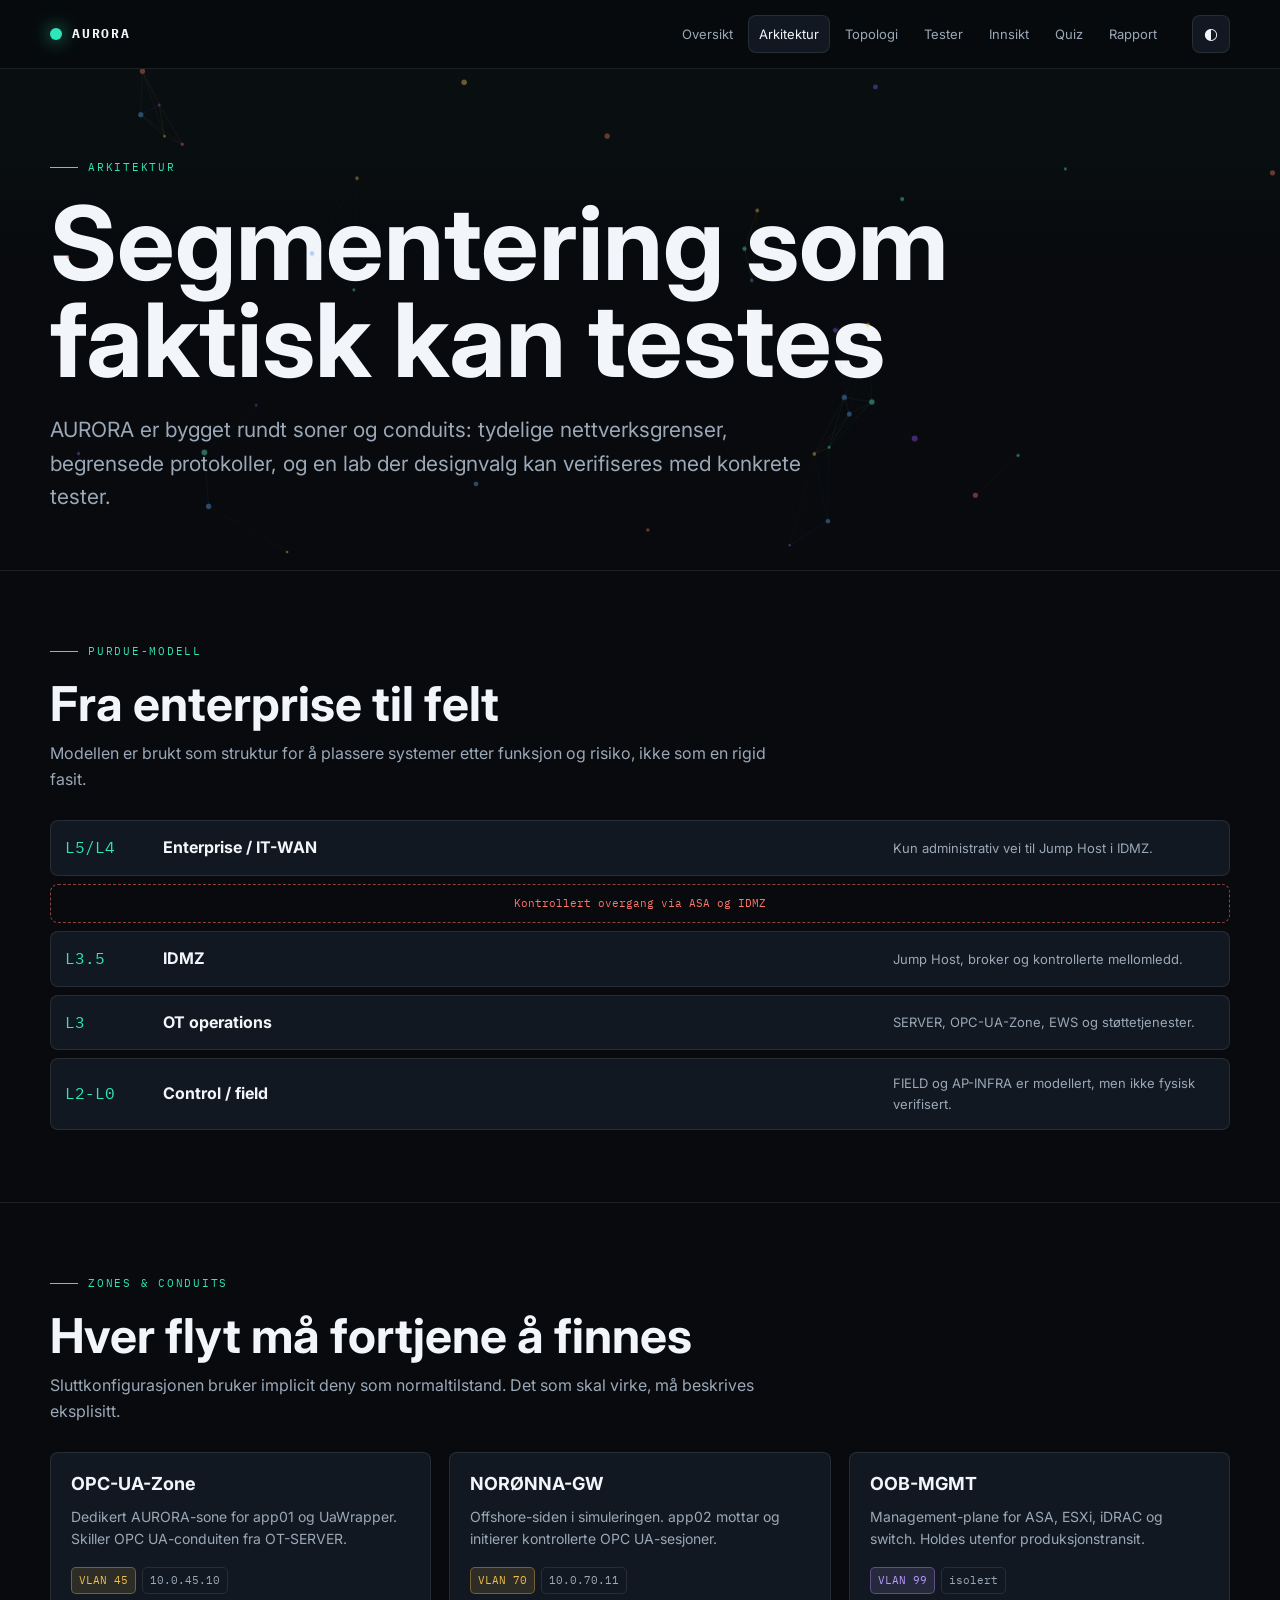
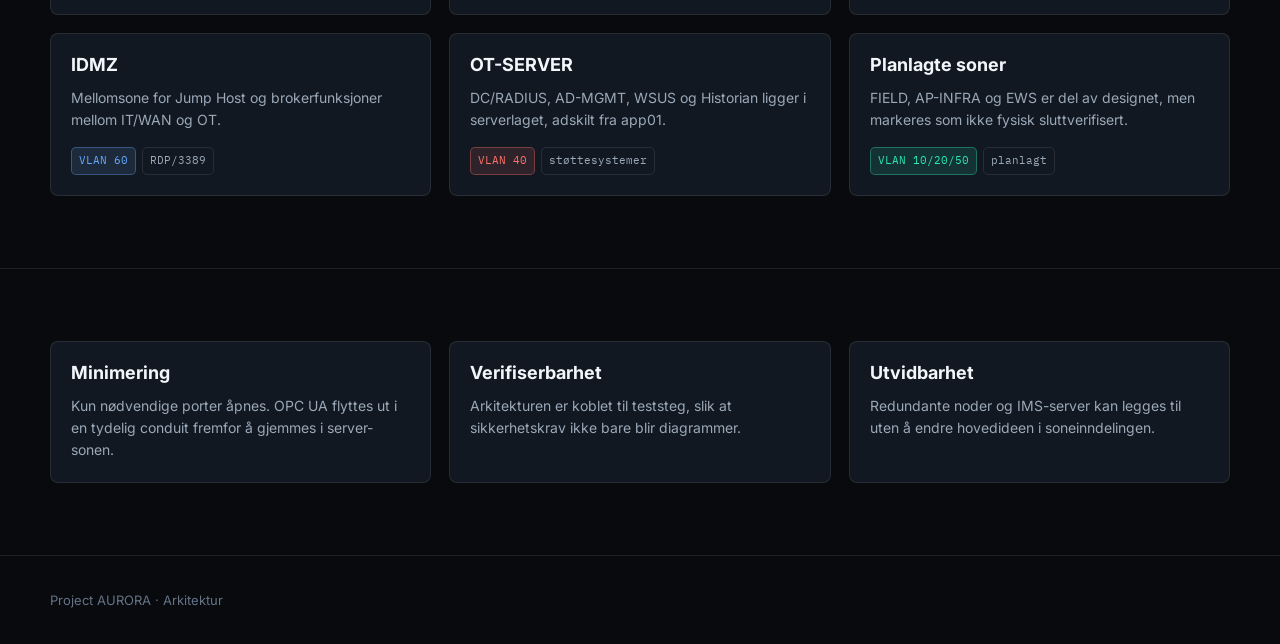
==== arkitektur.html @ 6ac86abd "Bust GitHub Pages asset cache" ====
<!DOCTYPE html>
<html lang="no">
<head>
  <meta charset="UTF-8">
  <meta name="viewport" content="width=device-width, initial-scale=1.0">
  <title>Arkitektur | Project AURORA</title>
  <link rel="preconnect" href="https://fonts.googleapis.com">
  <link rel="preconnect" href="https://fonts.gstatic.com" crossorigin>
  <link href="https://fonts.googleapis.com/css2?family=Inter:wght@400;500;600;700;800;900&family=IBM+Plex+Mono:wght@400;500;600;700&display=swap" rel="stylesheet">
  <link rel="stylesheet" href="assets/aurora.css?v=20260613a">
</head>
<body>
  <nav class="site-nav">
    <div class="shell nav-inner">
      <a class="brand" href="index.html"><span class="brand-mark"></span>AURORA</a>
      <div class="nav-links" data-nav-links>
        <a href="index.html">Oversikt</a>
        <a href="arkitektur.html">Arkitektur</a>
        <a href="topologi.html">Topologi</a>
        <a href="tester.html">Tester</a>
        <a href="innsikt.html">Innsikt</a>
        <a href="quiz.html">Quiz</a>
        <a href="rapport.html">Rapport</a>
      </div>
      <div class="nav-actions">
        <button class="icon-btn" type="button" data-theme-toggle aria-label="Bytt tema">◐</button>
        <button class="icon-btn menu-btn" type="button" data-menu-toggle aria-label="Meny" aria-expanded="false">☰</button>
      </div>
    </div>
  </nav>

  <main>
    <header class="page-hero">
      <canvas class="ambient-canvas" data-network-canvas></canvas>
      <div class="shell">
        <div class="eyebrow">Arkitektur</div>
        <h1>Segmentering som faktisk kan testes</h1>
        <p class="lead">
          AURORA er bygget rundt soner og conduits: tydelige nettverksgrenser, begrensede protokoller,
          og en lab der designvalg kan verifiseres med konkrete tester.
        </p>
      </div>
    </header>

    <section class="section">
      <div class="shell section-head">
        <div>
          <div class="eyebrow">Purdue-modell</div>
          <h2 class="section-title">Fra enterprise til felt</h2>
          <p class="section-text">
            Modellen er brukt som struktur for å plassere systemer etter funksjon og risiko, ikke som en rigid fasit.
          </p>
        </div>
      </div>
      <div class="shell purdue-stack">
        <div class="purdue-level"><code>L5/L4</code><strong>Enterprise / IT-WAN</strong><span>Kun administrativ vei til Jump Host i IDMZ.</span></div>
        <div class="purdue-divider">Kontrollert overgang via ASA og IDMZ</div>
        <div class="purdue-level"><code>L3.5</code><strong>IDMZ</strong><span>Jump Host, broker og kontrollerte mellomledd.</span></div>
        <div class="purdue-level"><code>L3</code><strong>OT operations</strong><span>SERVER, OPC-UA-Zone, EWS og støttetjenester.</span></div>
        <div class="purdue-level"><code>L2-L0</code><strong>Control / field</strong><span>FIELD og AP-INFRA er modellert, men ikke fysisk verifisert.</span></div>
      </div>
    </section>

    <section class="section">
      <div class="shell section-head">
        <div>
          <div class="eyebrow">Zones & conduits</div>
          <h2 class="section-title">Hver flyt må fortjene å finnes</h2>
          <p class="section-text">
            Sluttkonfigurasjonen bruker implicit deny som normaltilstand. Det som skal virke, må beskrives eksplisitt.
          </p>
        </div>
      </div>
      <div class="shell grid three">
        <article class="card">
          <h3>OPC-UA-Zone</h3>
          <p>Dedikert AURORA-sone for app01 og UaWrapper. Skiller OPC UA-conduiten fra OT-SERVER.</p>
          <div class="tag-row"><span class="tag amber">VLAN 45</span><span class="tag">10.0.45.10</span></div>
        </article>
        <article class="card">
          <h3>NORØNNA-GW</h3>
          <p>Offshore-siden i simuleringen. app02 mottar og initierer kontrollerte OPC UA-sesjoner.</p>
          <div class="tag-row"><span class="tag amber">VLAN 70</span><span class="tag">10.0.70.11</span></div>
        </article>
        <article class="card">
          <h3>OOB-MGMT</h3>
          <p>Management-plane for ASA, ESXi, iDRAC og switch. Holdes utenfor produksjonstransit.</p>
          <div class="tag-row"><span class="tag violet">VLAN 99</span><span class="tag">isolert</span></div>
        </article>
        <article class="card">
          <h3>IDMZ</h3>
          <p>Mellomsone for Jump Host og brokerfunksjoner mellom IT/WAN og OT.</p>
          <div class="tag-row"><span class="tag blue">VLAN 60</span><span class="tag">RDP/3389</span></div>
        </article>
        <article class="card">
          <h3>OT-SERVER</h3>
          <p>DC/RADIUS, AD-MGMT, WSUS og Historian ligger i serverlaget, adskilt fra app01.</p>
          <div class="tag-row"><span class="tag coral">VLAN 40</span><span class="tag">støttesystemer</span></div>
        </article>
        <article class="card">
          <h3>Planlagte soner</h3>
          <p>FIELD, AP-INFRA og EWS er del av designet, men markeres som ikke fysisk sluttverifisert.</p>
          <div class="tag-row"><span class="tag teal">VLAN 10/20/50</span><span class="tag">planlagt</span></div>
        </article>
      </div>
    </section>

    <section class="section">
      <div class="shell grid three">
        <article class="insight-card">
          <h3>Minimering</h3>
          <p>Kun nødvendige porter åpnes. OPC UA flyttes ut i en tydelig conduit fremfor å gjemmes i server-sonen.</p>
        </article>
        <article class="insight-card">
          <h3>Verifiserbarhet</h3>
          <p>Arkitekturen er koblet til teststeg, slik at sikkerhetskrav ikke bare blir diagrammer.</p>
        </article>
        <article class="insight-card">
          <h3>Utvidbarhet</h3>
          <p>Redundante noder og IMS-server kan legges til uten å endre hovedideen i soneinndelingen.</p>
        </article>
      </div>
    </section>
  </main>

  <footer class="site-footer">
    <div class="shell">Project AURORA · Arkitektur</div>
  </footer>
  <script src="assets/aurora.js?v=20260613a"></script>
</body>
</html>
---- assets/aurora.css ----
/* Project AURORA modern site shell */
:root {
  color-scheme: dark;
  --bg: #080a0d;
  --bg-soft: #0d1117;
  --surface: #121821;
  --surface-2: #171f2b;
  --line: rgba(255,255,255,0.09);
  --line-strong: rgba(255,255,255,0.18);
  --text: #f2f6fb;
  --muted: #9aa8b8;
  --quiet: #647386;
  --teal: #2ee6b8;
  --blue: #68a8ff;
  --amber: #f2bf4a;
  --coral: #ff746b;
  --violet: #b99cff;
  --green: #7ee787;
  --teal-soft: rgba(46,230,184,0.12);
  --blue-soft: rgba(104,168,255,0.12);
  --amber-soft: rgba(242,191,74,0.12);
  --coral-soft: rgba(255,116,107,0.12);
  --violet-soft: rgba(185,156,255,0.12);
  --shadow: 0 18px 60px rgba(0,0,0,0.28);
  --radius: 8px;
  --max: 1180px;
  --ease: 180ms ease;
}

html.light {
  color-scheme: light;
  --bg: #f6f8fb;
  --bg-soft: #eef2f6;
  --surface: #ffffff;
  --surface-2: #f3f6fa;
  --line: rgba(9,19,33,0.09);
  --line-strong: rgba(9,19,33,0.18);
  --text: #111827;
  --muted: #536070;
  --quiet: #7a8796;
  --teal: #087f69;
  --blue: #1769d1;
  --amber: #9c6400;
  --coral: #c9362c;
  --violet: #6941c6;
  --green: #237a3b;
  --teal-soft: rgba(8,127,105,0.1);
  --blue-soft: rgba(23,105,209,0.1);
  --amber-soft: rgba(156,100,0,0.1);
  --coral-soft: rgba(201,54,44,0.1);
  --violet-soft: rgba(105,65,198,0.1);
  --shadow: 0 18px 55px rgba(26,37,55,0.12);
}

* { box-sizing: border-box; }
html { scroll-behavior: smooth; }
body {
  margin: 0;
  font-family: Inter, ui-sans-serif, system-ui, -apple-system, BlinkMacSystemFont, "Segoe UI", sans-serif;
  background:
    linear-gradient(180deg, rgba(46,230,184,0.035), transparent 280px),
    var(--bg);
  color: var(--text);
  line-height: 1.6;
  overflow-x: hidden;
}

a { color: inherit; text-decoration: none; }
button, input { font: inherit; }

.shell {
  width: min(var(--max), calc(100% - 48px));
  margin: 0 auto;
}

.site-nav {
  position: sticky;
  top: 0;
  z-index: 50;
  border-bottom: 1px solid var(--line);
  background: color-mix(in srgb, var(--bg) 84%, transparent);
  backdrop-filter: blur(16px);
}

.nav-inner {
  min-height: 68px;
  display: flex;
  align-items: center;
  gap: 24px;
}

.brand {
  display: inline-flex;
  align-items: center;
  gap: 10px;
  font-family: "IBM Plex Mono", ui-monospace, monospace;
  font-size: 13px;
  font-weight: 700;
  letter-spacing: 0.14em;
  text-transform: uppercase;
  white-space: nowrap;
}

.brand-mark {
  width: 12px;
  height: 12px;
  border-radius: 50%;
  background: var(--teal);
  box-shadow: 0 0 18px color-mix(in srgb, var(--teal) 80%, transparent);
}

.nav-links {
  display: flex;
  align-items: center;
  gap: 4px;
  margin-left: auto;
}

.nav-links a {
  border: 1px solid transparent;
  border-radius: var(--radius);
  padding: 8px 10px;
  color: var(--muted);
  font-size: 13px;
  transition: color var(--ease), border-color var(--ease), background var(--ease);
}

.nav-links a:hover,
.nav-links a.is-active {
  color: var(--text);
  border-color: var(--line);
  background: var(--surface);
}

.nav-actions {
  display: flex;
  align-items: center;
  gap: 8px;
}

.icon-btn {
  border: 1px solid var(--line);
  background: var(--surface);
  color: var(--text);
  border-radius: var(--radius);
  min-width: 38px;
  height: 38px;
  display: inline-grid;
  place-items: center;
  cursor: pointer;
  transition: border-color var(--ease), transform var(--ease), background var(--ease);
}

.icon-btn:hover { border-color: var(--line-strong); background: var(--surface-2); }
.icon-btn:active { transform: translateY(1px); }
.menu-btn { display: none; }

.hero {
  position: relative;
  min-height: calc(100vh - 68px);
  display: grid;
  align-items: center;
  padding: 86px 0 44px;
  overflow: hidden;
  border-bottom: 1px solid var(--line);
}

.hero-canvas,
.ambient-canvas {
  position: absolute;
  inset: 0;
  width: 100%;
  height: 100%;
  opacity: 0.58;
  pointer-events: none;
}

.hero-grid {
  position: relative;
  z-index: 1;
  display: grid;
  grid-template-columns: minmax(0, 1.08fr) minmax(340px, 0.72fr);
  gap: 46px;
  align-items: center;
}

.eyebrow {
  display: flex;
  align-items: center;
  gap: 10px;
  width: fit-content;
  margin-bottom: 18px;
  font-family: "IBM Plex Mono", ui-monospace, monospace;
  font-size: 11px;
  letter-spacing: 0.16em;
  text-transform: uppercase;
  color: var(--teal);
}

.eyebrow::before {
  content: "";
  width: 28px;
  height: 1px;
  background: currentColor;
}

.hero h1,
.page-hero h1 {
  margin: 0;
  max-width: 900px;
  font-size: clamp(44px, 8vw, 104px);
  line-height: 0.95;
  letter-spacing: 0;
}

.hero h1 span { color: var(--teal); }
.lead {
  max-width: 720px;
  margin: 24px 0 0;
  color: var(--muted);
  font-size: clamp(17px, 2vw, 21px);
}

.hero-actions,
.section-actions {
  display: flex;
  flex-wrap: wrap;
  gap: 10px;
  margin-top: 30px;
}

.btn {
  display: inline-flex;
  align-items: center;
  justify-content: center;
  gap: 8px;
  min-height: 42px;
  border-radius: var(--radius);
  border: 1px solid var(--line);
  padding: 10px 14px;
  background: var(--surface);
  color: var(--text);
  font-weight: 650;
  font-size: 14px;
  cursor: pointer;
  transition: transform var(--ease), border-color var(--ease), background var(--ease);
}

.btn:hover { transform: translateY(-1px); border-color: var(--line-strong); background: var(--surface-2); }
.btn.primary { background: var(--teal); color: #06110e; border-color: var(--teal); }
.btn.ghost { background: transparent; }

.signal-panel {
  border: 1px solid var(--line);
  border-radius: var(--radius);
  background: color-mix(in srgb, var(--surface) 88%, transparent);
  box-shadow: var(--shadow);
  padding: 18px;
}

.signal-row {
  display: flex;
  align-items: center;
  justify-content: space-between;
  gap: 16px;
  padding: 14px 0;
  border-bottom: 1px solid var(--line);
}
.signal-row:last-child { border-bottom: 0; }
.signal-row strong { display: block; font-size: 14px; }
.signal-row span { display: block; color: var(--muted); font-size: 12px; }

.status-dot {
  width: 10px;
  height: 10px;
  border-radius: 50%;
  background: var(--green);
  box-shadow: 0 0 18px color-mix(in srgb, var(--green) 70%, transparent);
  flex: 0 0 auto;
}
.status-dot.amber { background: var(--amber); box-shadow: 0 0 18px color-mix(in srgb, var(--amber) 70%, transparent); }
.status-dot.blue { background: var(--blue); box-shadow: 0 0 18px color-mix(in srgb, var(--blue) 70%, transparent); }

.metric-strip {
  position: relative;
  z-index: 1;
  display: grid;
  grid-template-columns: repeat(4, minmax(0, 1fr));
  gap: 1px;
  margin-top: 56px;
  border: 1px solid var(--line);
  border-radius: var(--radius);
  overflow: hidden;
  background: var(--line);
}

.metric {
  background: color-mix(in srgb, var(--surface) 92%, transparent);
  padding: 18px;
}
.metric strong {
  display: block;
  font-size: 28px;
  line-height: 1;
}
.metric span {
  display: block;
  margin-top: 8px;
  color: var(--muted);
  font-size: 12px;
}

.page-hero {
  position: relative;
  min-height: 420px;
  display: grid;
  align-items: end;
  padding: 90px 0 56px;
  border-bottom: 1px solid var(--line);
  overflow: hidden;
}

.page-hero .lead { max-width: 780px; }

.section {
  padding: 72px 0;
  border-bottom: 1px solid var(--line);
}

.section.compact { padding: 46px 0; }
.section-head {
  display: flex;
  align-items: end;
  justify-content: space-between;
  gap: 28px;
  margin-bottom: 28px;
}

.section-title {
  margin: 0;
  font-size: clamp(28px, 4vw, 48px);
  line-height: 1.05;
  letter-spacing: 0;
}

.section-text {
  margin: 12px 0 0;
  max-width: 720px;
  color: var(--muted);
}

.grid {
  display: grid;
  gap: 18px;
}
.grid.two { grid-template-columns: repeat(2, minmax(0, 1fr)); }
.grid.three { grid-template-columns: repeat(3, minmax(0, 1fr)); }
.grid.four { grid-template-columns: repeat(4, minmax(0, 1fr)); }

.card,
.feature-card,
.test-card,
.insight-card {
  border: 1px solid var(--line);
  border-radius: var(--radius);
  background: var(--surface);
  padding: 20px;
}

.feature-card {
  min-height: 210px;
  display: flex;
  flex-direction: column;
  justify-content: space-between;
}

.card h3,
.feature-card h3,
.test-card h3,
.insight-card h3 {
  margin: 0;
  font-size: 18px;
  line-height: 1.25;
}

.card p,
.feature-card p,
.test-card p,
.insight-card p {
  margin: 10px 0 0;
  color: var(--muted);
  font-size: 14px;
}

.tag-row {
  display: flex;
  flex-wrap: wrap;
  gap: 6px;
  margin-top: 16px;
}
.tag {
  border: 1px solid var(--line);
  border-radius: 5px;
  padding: 4px 7px;
  color: var(--muted);
  font-family: "IBM Plex Mono", ui-monospace, monospace;
  font-size: 11px;
  white-space: nowrap;
}
.tag.teal { color: var(--teal); background: var(--teal-soft); border-color: color-mix(in srgb, var(--teal) 36%, transparent); }
.tag.blue { color: var(--blue); background: var(--blue-soft); border-color: color-mix(in srgb, var(--blue) 36%, transparent); }
.tag.amber { color: var(--amber); background: var(--amber-soft); border-color: color-mix(in srgb, var(--amber) 36%, transparent); }
.tag.coral { color: var(--coral); background: var(--coral-soft); border-color: color-mix(in srgb, var(--coral) 36%, transparent); }
.tag.violet { color: var(--violet); background: var(--violet-soft); border-color: color-mix(in srgb, var(--violet) 36%, transparent); }
.tag.green { color: var(--green); background: rgba(126,231,135,0.1); border-color: color-mix(in srgb, var(--green) 36%, transparent); }

.mini-topology {
  position: relative;
  min-height: 360px;
  border: 1px solid var(--line);
  border-radius: var(--radius);
  background:
    linear-gradient(var(--line) 1px, transparent 1px),
    linear-gradient(90deg, var(--line) 1px, transparent 1px),
    var(--surface);
  background-size: 34px 34px;
  overflow: hidden;
  padding: 24px;
}

.mini-node {
  position: absolute;
  border: 1px solid var(--line-strong);
  border-radius: var(--radius);
  background: color-mix(in srgb, var(--surface-2) 94%, transparent);
  padding: 12px;
  min-width: 150px;
}
.mini-node strong { display: block; font-size: 13px; }
.mini-node span { display: block; color: var(--muted); font-size: 11px; margin-top: 2px; }
.mini-node.aurora { left: 8%; top: 24%; border-color: color-mix(in srgb, var(--blue) 48%, transparent); }
.mini-node.fw { left: 43%; top: 38%; border-color: color-mix(in srgb, var(--coral) 52%, transparent); }
.mini-node.noronna { right: 8%; top: 24%; border-color: color-mix(in srgb, var(--amber) 52%, transparent); }
.mini-node.oob { left: 26%; bottom: 14%; border-color: color-mix(in srgb, var(--violet) 46%, transparent); }
.mini-node.it { right: 22%; bottom: 13%; border-color: color-mix(in srgb, var(--teal) 44%, transparent); }

.mini-link {
  position: absolute;
  height: 2px;
  background: linear-gradient(90deg, transparent, var(--amber), transparent);
  transform-origin: left center;
  opacity: 0.86;
}
.mini-link.one { left: 23%; top: 37%; width: 27%; transform: rotate(7deg); }
.mini-link.two { left: 52%; top: 42%; width: 25%; transform: rotate(-8deg); }
.mini-link.three { left: 34%; bottom: 29%; width: 33%; background: linear-gradient(90deg, transparent, var(--violet), transparent); }
.packet {
  position: absolute;
  width: 9px;
  height: 9px;
  border-radius: 50%;
  background: var(--amber);
  box-shadow: 0 0 18px var(--amber);
  offset-path: path("M 170 135 C 300 118, 430 170, 560 135");
  animation: packet-run 4.2s linear infinite;
}
.packet.two {
  background: var(--blue);
  box-shadow: 0 0 18px var(--blue);
  offset-path: path("M 560 160 C 430 205, 300 205, 170 160");
  animation-delay: 1.4s;
}

@keyframes packet-run {
  to { offset-distance: 100%; }
}

.topology-shell {
  border: 1px solid var(--line);
  border-radius: var(--radius);
  background: var(--surface);
  overflow: hidden;
}

.topology-toolbar {
  display: flex;
  align-items: center;
  justify-content: space-between;
  gap: 16px;
  padding: 16px;
  border-bottom: 1px solid var(--line);
}

.mode-group,
.filter-group,
.scenario-tabs {
  display: flex;
  flex-wrap: wrap;
  gap: 8px;
}

.chip {
  border: 1px solid var(--line);
  border-radius: var(--radius);
  background: var(--surface-2);
  color: var(--muted);
  padding: 8px 10px;
  font-family: "IBM Plex Mono", ui-monospace, monospace;
  font-size: 11px;
  cursor: pointer;
}
.chip:hover,
.chip.is-active {
  color: var(--text);
  border-color: var(--teal);
  background: var(--teal-soft);
}

.topology-inspector {
  display: grid;
  grid-template-columns: minmax(180px, 0.34fr) minmax(0, 1fr) minmax(170px, 0.28fr);
  gap: 18px;
  align-items: center;
  padding: 16px;
  border-bottom: 1px solid var(--line);
  background: var(--bg-soft);
}
.topology-inspector h2 {
  margin: 0;
  font-size: 20px;
}
.topology-inspector p {
  margin: 0;
  color: var(--muted);
  font-size: 14px;
}

.topology-scroll {
  overflow-x: auto;
  padding: 18px;
  contain: inline-size;
}

.topology-svg {
  display: block;
  min-width: 980px;
  width: 100%;
  height: auto;
}

.topology-svg text {
  font-family: "IBM Plex Mono", ui-monospace, monospace;
  fill: var(--text);
}
.svg-zone {
  fill: var(--surface-2);
  stroke: var(--line-strong);
  stroke-width: 1;
}
.svg-zone.aurora { stroke: var(--blue); fill: var(--blue-soft); }
.svg-zone.noronna { stroke: var(--amber); fill: var(--amber-soft); }
.svg-zone.firewall { stroke: var(--coral); fill: var(--coral-soft); }
.svg-zone.oob { stroke: var(--violet); fill: var(--violet-soft); }
.svg-zone.planned { stroke-dasharray: 8 5; opacity: 0.7; }
.svg-device { fill: var(--surface); stroke: var(--line-strong); }
.svg-device.key { stroke: var(--amber); stroke-width: 1.6; }
.svg-title { font-size: 12px; font-weight: 700; letter-spacing: 0.07em; }
.svg-meta { font-size: 9px; fill: var(--muted) !important; }
.svg-path { fill: none; stroke-width: 2.8; stroke-linecap: round; stroke-linejoin: round; }
.svg-path.opc { stroke: var(--amber); }
.svg-path.admin { stroke: var(--blue); stroke-dasharray: 7 5; }
.svg-path.oob { stroke: var(--violet); stroke-dasharray: 5 5; }
.svg-path.planned { stroke: var(--teal); stroke-dasharray: 6 5; }
.topology-shell[data-mode="opc"] .svg-zone:not(.focus-opc),
.topology-shell[data-mode="opc"] .svg-device:not(.key),
.topology-shell[data-mode="opc"] .svg-path:not(.opc) { opacity: 0.24; }
.topology-shell[data-mode="seg"] .svg-path { opacity: 0.18; }
.topology-shell[data-mode="planned"] .svg-zone:not(.planned),
.topology-shell[data-mode="planned"] .svg-device,
.topology-shell[data-mode="planned"] .svg-path:not(.planned) { opacity: 0.25; }
.svg-hit { fill: transparent; stroke: transparent; stroke-width: 2; cursor: pointer; }
.svg-hotspot:hover .svg-hit,
.svg-hotspot.is-active .svg-hit,
.svg-hotspot:focus-visible .svg-hit { stroke: var(--teal); fill: rgba(46,230,184,0.06); }
.svg-packet { fill: var(--amber); filter: drop-shadow(0 0 7px var(--amber)); }

.timeline {
  display: grid;
  gap: 12px;
}
.timeline-item {
  display: grid;
  grid-template-columns: 72px minmax(0, 1fr) auto;
  gap: 16px;
  align-items: center;
  border: 1px solid var(--line);
  border-radius: var(--radius);
  background: var(--surface);
  padding: 14px;
}
.timeline-item small {
  font-family: "IBM Plex Mono", ui-monospace, monospace;
  color: var(--quiet);
}
.timeline-item strong { display: block; }
.timeline-item span { color: var(--muted); font-size: 13px; }

.test-card { display: none; }
.test-card.is-visible { display: block; }
.test-status {
  display: inline-flex;
  align-items: center;
  gap: 6px;
  margin-top: 14px;
  color: var(--green);
  font-family: "IBM Plex Mono", ui-monospace, monospace;
  font-size: 11px;
}
.test-status::before {
  content: "";
  width: 8px;
  height: 8px;
  border-radius: 50%;
  background: currentColor;
}

.purdue-stack {
  display: grid;
  gap: 8px;
}
.purdue-level {
  display: grid;
  grid-template-columns: 82px minmax(0, 1fr) minmax(180px, 0.45fr);
  gap: 16px;
  align-items: center;
  border: 1px solid var(--line);
  border-radius: var(--radius);
  padding: 14px;
  background: var(--surface);
}
.purdue-level code {
  color: var(--teal);
  font-family: "IBM Plex Mono", ui-monospace, monospace;
}
.purdue-level span { color: var(--muted); font-size: 13px; }
.purdue-divider {
  border: 1px dashed color-mix(in srgb, var(--coral) 55%, transparent);
  border-radius: var(--radius);
  color: var(--coral);
  padding: 10px 14px;
  font-family: "IBM Plex Mono", ui-monospace, monospace;
  font-size: 11px;
  text-align: center;
}

.scenario-board {
  position: relative;
  min-height: 420px;
  border: 1px solid var(--line);
  border-radius: var(--radius);
  background: var(--surface);
  overflow: hidden;
  padding: 22px;
}
.scenario-grid {
  position: absolute;
  inset: 0;
  background:
    linear-gradient(var(--line) 1px, transparent 1px),
    linear-gradient(90deg, var(--line) 1px, transparent 1px);
  background-size: 38px 38px;
  opacity: 0.38;
}
.scenario-node {
  position: absolute;
  border: 1px solid var(--line-strong);
  background: var(--surface-2);
  border-radius: var(--radius);
  padding: 12px;
  min-width: 148px;
  z-index: 1;
}
.scenario-node strong { display: block; font-size: 13px; }
.scenario-node span { color: var(--muted); font-size: 11px; }
.scenario-line {
  position: absolute;
  height: 2px;
  background: var(--line-strong);
  z-index: 0;
  transform-origin: left center;
}
.scenario-line.is-hot { background: var(--coral); box-shadow: 0 0 14px var(--coral); }
.scenario-copy {
  margin-top: 18px;
  color: var(--muted);
}

.quiz-option {
  width: 100%;
  text-align: left;
  margin-top: 10px;
  border: 1px solid var(--line);
  border-radius: var(--radius);
  background: var(--surface);
  color: var(--text);
  padding: 14px;
  cursor: pointer;
}
.quiz-option.is-correct { border-color: var(--green); background: rgba(126,231,135,0.1); }
.quiz-option.is-wrong { border-color: var(--coral); background: var(--coral-soft); }

.resource-list {
  display: grid;
  gap: 10px;
}
.resource-link {
  display: flex;
  align-items: center;
  justify-content: space-between;
  gap: 16px;
  border: 1px solid var(--line);
  border-radius: var(--radius);
  background: var(--surface);
  padding: 14px;
}
.resource-link span { color: var(--muted); font-size: 13px; }

.site-footer {
  padding: 34px 0;
  color: var(--quiet);
  font-size: 13px;
}

@media (max-width: 980px) {
  .hero-grid,
  .grid.two,
  .grid.three,
  .grid.four {
    grid-template-columns: 1fr;
  }
  .metric-strip { grid-template-columns: repeat(2, minmax(0, 1fr)); }
  .section-head { display: block; }
  .topology-inspector { grid-template-columns: 1fr; }
  .purdue-level { grid-template-columns: 1fr; }
  .timeline-item { grid-template-columns: 1fr; }
}

@media (max-width: 760px) {
  .shell { width: min(100% - 32px, var(--max)); }
  .nav-inner { min-height: 62px; }
  .nav-links {
    position: fixed;
    left: 16px;
    right: 16px;
    top: 70px;
    display: none;
    flex-direction: column;
    align-items: stretch;
    margin: 0;
    padding: 10px;
    border: 1px solid var(--line);
    border-radius: var(--radius);
    background: var(--surface);
    box-shadow: var(--shadow);
  }
  .nav-links.is-open { display: flex; }
  .nav-links a { padding: 10px 12px; }
  .menu-btn { display: inline-grid; }
  .hero { min-height: auto; padding: 66px 0 32px; }
  .page-hero { min-height: 320px; padding: 60px 0 42px; }
  .hero h1,
  .page-hero h1 { font-size: clamp(42px, 13vw, 66px); }
  .lead { font-size: 16px; }
  .metric-strip { grid-template-columns: 1fr; margin-top: 34px; }
  .section { padding: 54px 0; }
  .topology-toolbar { align-items: flex-start; flex-direction: column; }
  .chip { flex: 1 1 calc(50% - 8px); text-align: center; }
  .signal-panel { display: none; }
  .mini-topology { min-height: 440px; }
  .mini-node { left: 22px !important; right: auto !important; min-width: 220px; }
  .mini-node.aurora { top: 32px; }
  .mini-node.fw { top: 126px; }
  .mini-node.noronna { top: 220px; }
  .mini-node.oob { bottom: 96px; }
  .mini-node.it { bottom: 20px; }
  .mini-link,
  .packet { display: none; }
}

@media (prefers-reduced-motion: reduce) {
  *, *::before, *::after {
    animation-duration: 0.01ms !important;
    animation-iteration-count: 1 !important;
    scroll-behavior: auto !important;
  }
  .hero-canvas,
  .ambient-canvas,
  .svg-packet,
  .packet { display: none; }
}
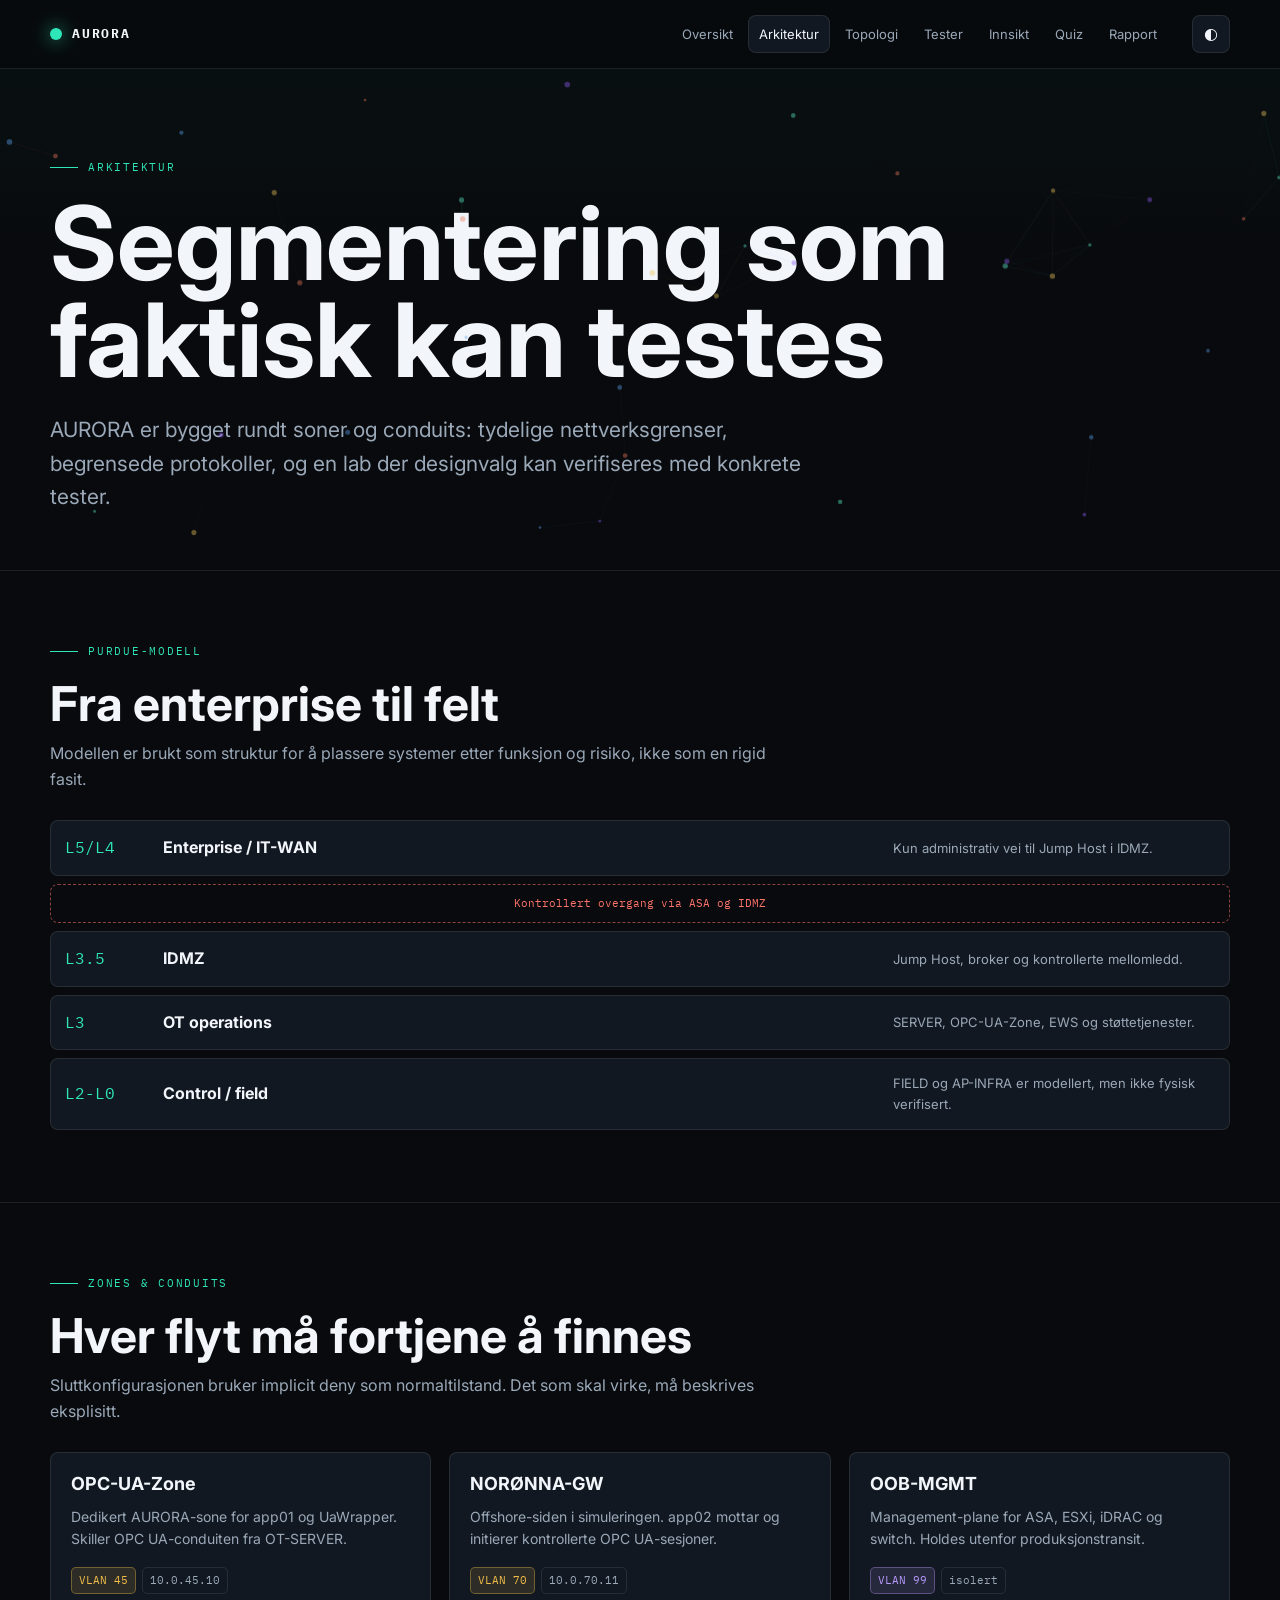
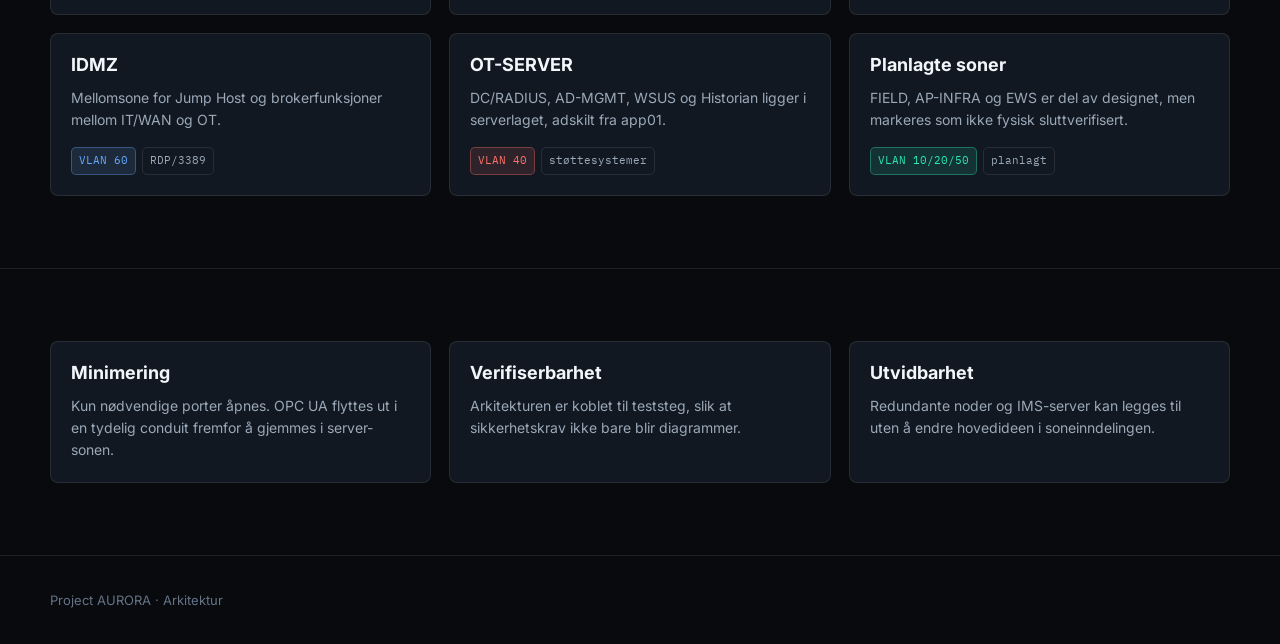
==== commit b4d44850: "Persist theme across pages" ====
--- a/arkitektur.html
+++ b/arkitektur.html
@@ -7,7 +7,8 @@
   <link rel="preconnect" href="https://fonts.googleapis.com">
   <link rel="preconnect" href="https://fonts.gstatic.com" crossorigin>
   <link href="https://fonts.googleapis.com/css2?family=Inter:wght@400;500;600;700;800;900&family=IBM+Plex+Mono:wght@400;500;600;700&display=swap" rel="stylesheet">
-  <link rel="stylesheet" href="assets/aurora.css?v=20260613a">
+  <script>try{document.documentElement.classList.toggle("light",localStorage.getItem("aurora-theme")==="light");}catch(e){}</script>
+  <link rel="stylesheet" href="assets/aurora.css?v=20260613b">
 </head>
 <body>
   <nav class="site-nav">
@@ -126,6 +127,6 @@
   <footer class="site-footer">
     <div class="shell">Project AURORA · Arkitektur</div>
   </footer>
-  <script src="assets/aurora.js?v=20260613a"></script>
+  <script src="assets/aurora.js?v=20260613b"></script>
 </body>
 </html>
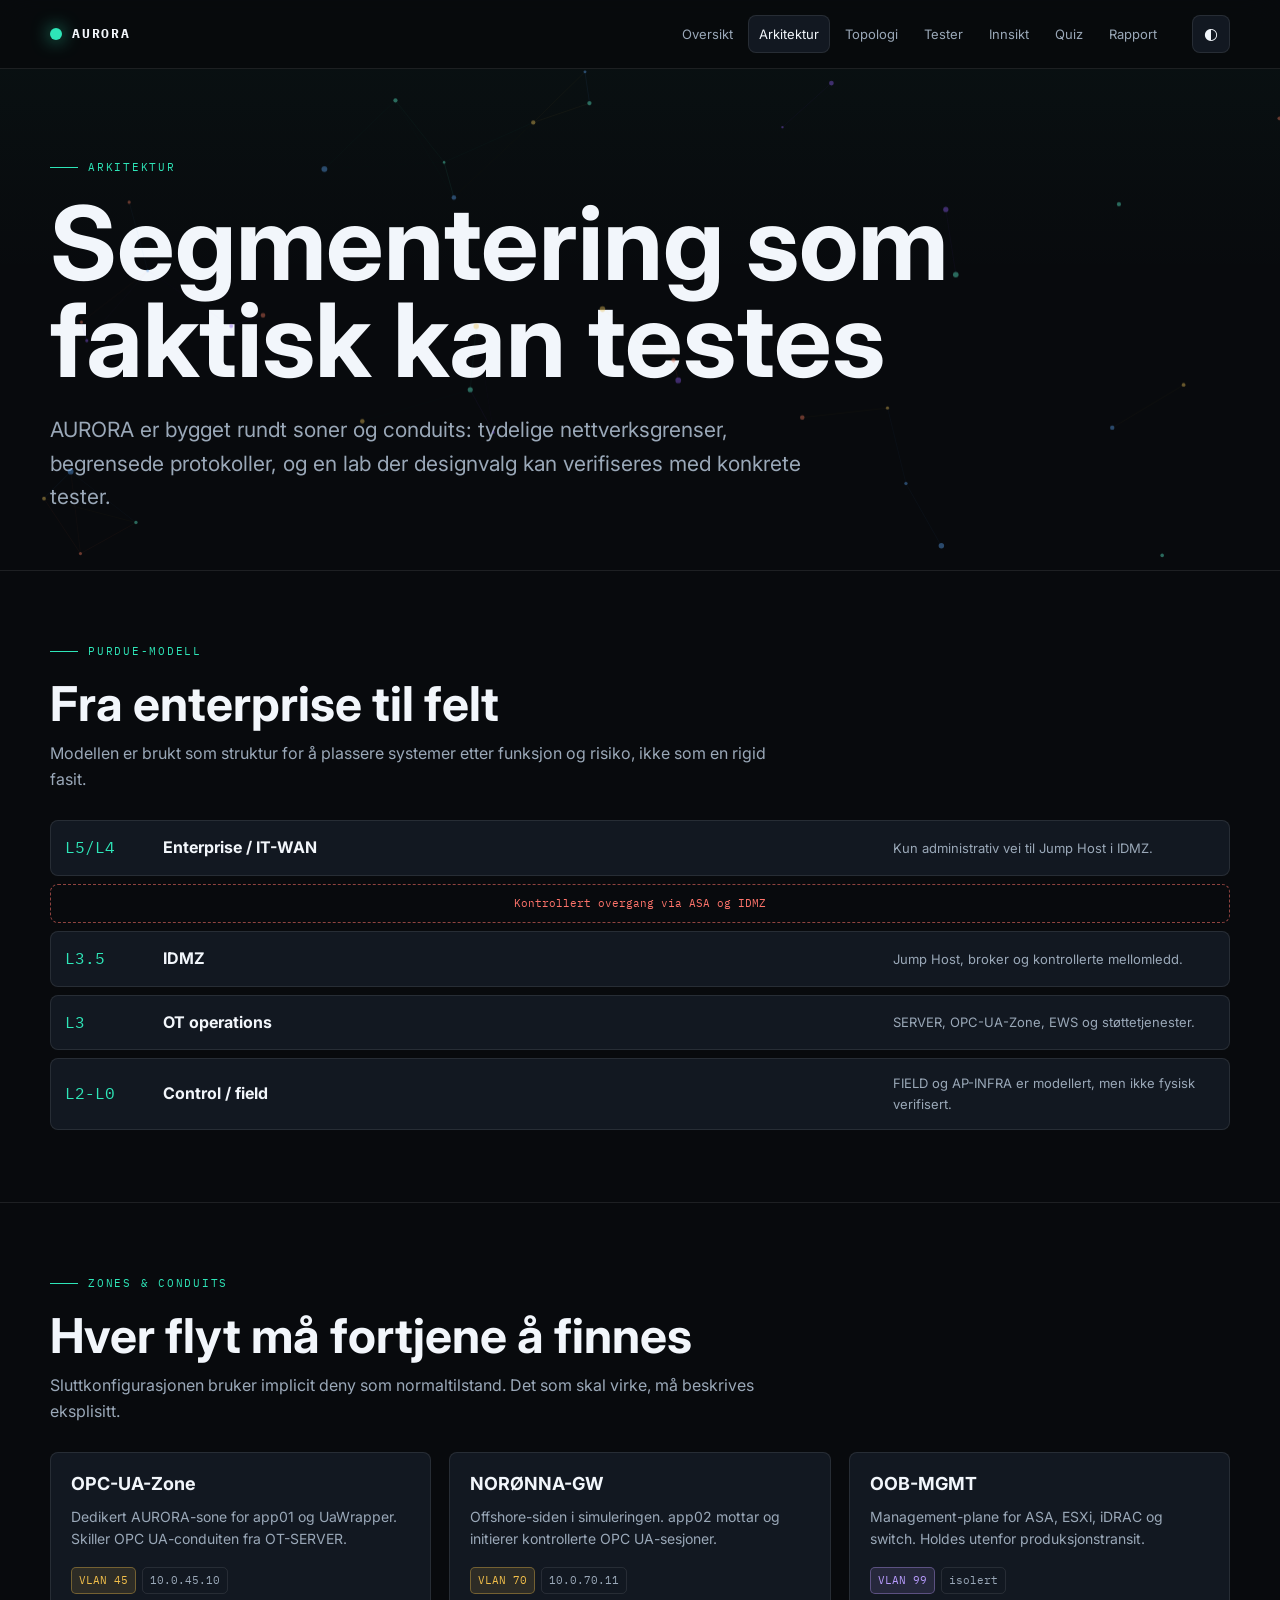
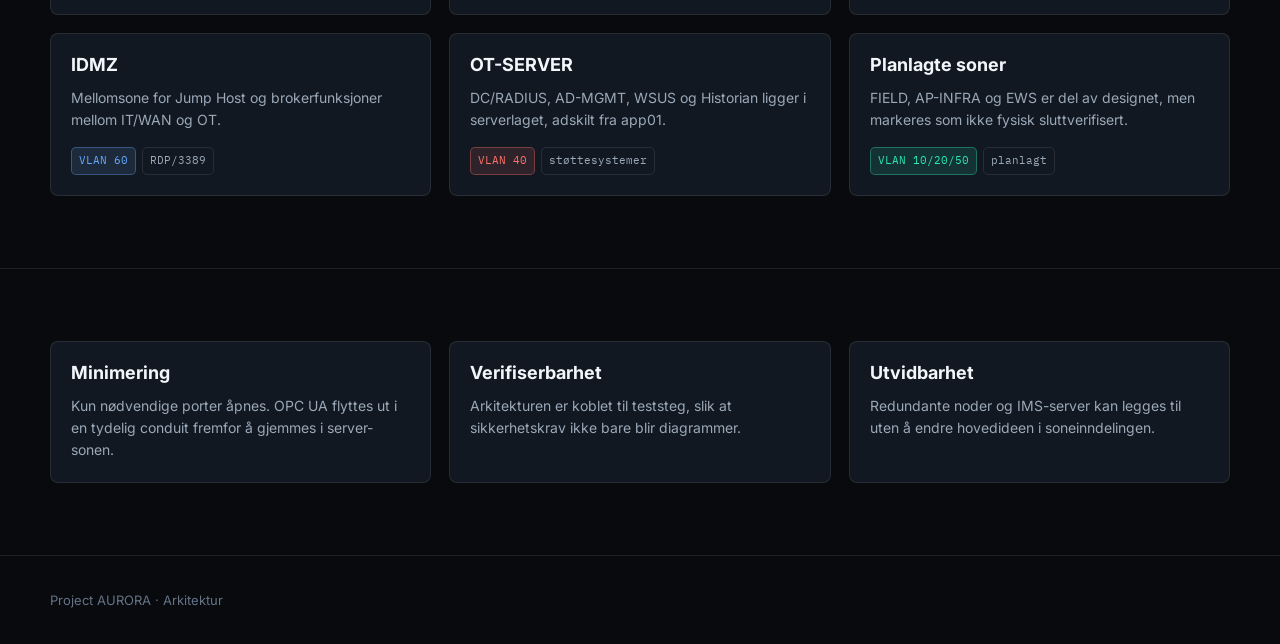
==== commit 7ef73497: "Expand randomized quiz modes" ====
--- a/arkitektur.html
+++ b/arkitektur.html
@@ -8,7 +8,7 @@
   <link rel="preconnect" href="https://fonts.gstatic.com" crossorigin>
   <link href="https://fonts.googleapis.com/css2?family=Inter:wght@400;500;600;700;800;900&family=IBM+Plex+Mono:wght@400;500;600;700&display=swap" rel="stylesheet">
   <script>try{document.documentElement.classList.toggle("light",localStorage.getItem("aurora-theme")==="light");}catch(e){}</script>
-  <link rel="stylesheet" href="assets/aurora.css?v=20260613b">
+  <link rel="stylesheet" href="assets/aurora.css?v=20260613c">
 </head>
 <body>
   <nav class="site-nav">
@@ -127,6 +127,6 @@
   <footer class="site-footer">
     <div class="shell">Project AURORA · Arkitektur</div>
   </footer>
-  <script src="assets/aurora.js?v=20260613b"></script>
+  <script src="assets/aurora.js?v=20260613c"></script>
 </body>
 </html>
--- a/assets/aurora.css
+++ b/assets/aurora.css
@@ -705,9 +705,141 @@
   color: var(--text);
   padding: 14px;
   cursor: pointer;
-}
+  transition: border-color var(--ease), background var(--ease), transform var(--ease);
+}
+.quiz-option:hover:not(:disabled) {
+  border-color: var(--line-strong);
+  background: var(--surface-2);
+  transform: translateY(-1px);
+}
+.quiz-option:disabled { cursor: default; }
 .quiz-option.is-correct { border-color: var(--green); background: rgba(126,231,135,0.1); }
 .quiz-option.is-wrong { border-color: var(--coral); background: var(--coral-soft); }
+
+.quiz-hero .metric strong {
+  font-family: "IBM Plex Mono", ui-monospace, monospace;
+}
+.quiz-grid { align-items: start; }
+.quiz-card {
+  position: relative;
+  overflow: hidden;
+  background:
+    radial-gradient(circle at 14% 0%, var(--teal-soft), transparent 32%),
+    var(--surface);
+}
+.quiz-card::after {
+  content: "";
+  position: absolute;
+  inset: auto 18px 18px auto;
+  width: 92px;
+  height: 92px;
+  border: 1px solid var(--line);
+  border-radius: 50%;
+  opacity: 0.32;
+  pointer-events: none;
+}
+.quiz-mode-grid {
+  display: grid;
+  grid-template-columns: repeat(2, minmax(0, 1fr));
+  gap: 10px;
+  margin-bottom: 16px;
+}
+.quiz-mode-card {
+  border: 1px solid var(--line);
+  border-radius: var(--radius);
+  background: color-mix(in srgb, var(--surface-2) 92%, transparent);
+  color: var(--text);
+  padding: 14px;
+  text-align: left;
+  cursor: pointer;
+  transition: border-color var(--ease), background var(--ease), transform var(--ease);
+}
+.quiz-mode-card:hover,
+.quiz-mode-card.is-active {
+  border-color: color-mix(in srgb, var(--teal) 58%, transparent);
+  background: var(--teal-soft);
+}
+.quiz-mode-card:active { transform: translateY(1px); }
+.quiz-mode-card strong {
+  display: block;
+  font-size: 14px;
+  line-height: 1.25;
+}
+.quiz-mode-card span {
+  display: block;
+  margin-top: 4px;
+  color: var(--muted);
+  font-size: 12px;
+}
+.quiz-status-bar {
+  display: flex;
+  flex-wrap: wrap;
+  gap: 6px;
+  margin: 0 0 16px;
+}
+.quiz-question {
+  margin: 0;
+  min-height: 66px;
+  font-size: clamp(24px, 4vw, 38px);
+  line-height: 1.05;
+  letter-spacing: 0;
+}
+.quiz-options { margin-top: 18px; }
+.quiz-note {
+  min-height: 54px;
+  margin: 16px 0 0;
+  color: var(--muted);
+}
+.quiz-actions {
+  display: flex;
+  flex-wrap: wrap;
+  gap: 10px;
+  margin-top: 18px;
+}
+.quiz-context {
+  min-height: 100%;
+  background:
+    linear-gradient(135deg, color-mix(in srgb, var(--blue) 9%, transparent), transparent 42%),
+    var(--surface);
+}
+.quiz-context h3 {
+  margin: 0;
+  font-size: clamp(24px, 4vw, 38px);
+  line-height: 1.05;
+  letter-spacing: 0;
+}
+.quiz-route {
+  position: relative;
+  display: grid;
+  grid-template-columns: repeat(3, minmax(0, 1fr));
+  gap: 10px;
+  margin-top: 24px;
+}
+.quiz-route::before {
+  content: "";
+  position: absolute;
+  left: 15%;
+  right: 15%;
+  top: 50%;
+  height: 2px;
+  background: linear-gradient(90deg, var(--teal), var(--amber), var(--blue));
+  opacity: 0.72;
+}
+.quiz-route span {
+  position: relative;
+  z-index: 1;
+  display: grid;
+  place-items: center;
+  min-height: 58px;
+  border: 1px solid var(--line-strong);
+  border-radius: var(--radius);
+  background: color-mix(in srgb, var(--surface-2) 94%, transparent);
+  color: var(--text);
+  font-family: "IBM Plex Mono", ui-monospace, monospace;
+  font-size: 11px;
+  font-weight: 700;
+  text-align: center;
+}
 
 .resource-list {
   display: grid;
@@ -776,6 +908,18 @@
   .topology-toolbar { align-items: flex-start; flex-direction: column; }
   .chip { flex: 1 1 calc(50% - 8px); text-align: center; }
   .signal-panel { display: none; }
+  .quiz-mode-grid,
+  .quiz-route { grid-template-columns: 1fr; }
+  .quiz-route::before {
+    left: 50%;
+    right: auto;
+    top: 18%;
+    bottom: 18%;
+    width: 2px;
+    height: auto;
+    background: linear-gradient(180deg, var(--teal), var(--amber), var(--blue));
+  }
+  .quiz-question { min-height: auto; }
   .mini-topology { min-height: 440px; }
   .mini-node { left: 22px !important; right: auto !important; min-width: 220px; }
   .mini-node.aurora { top: 32px; }
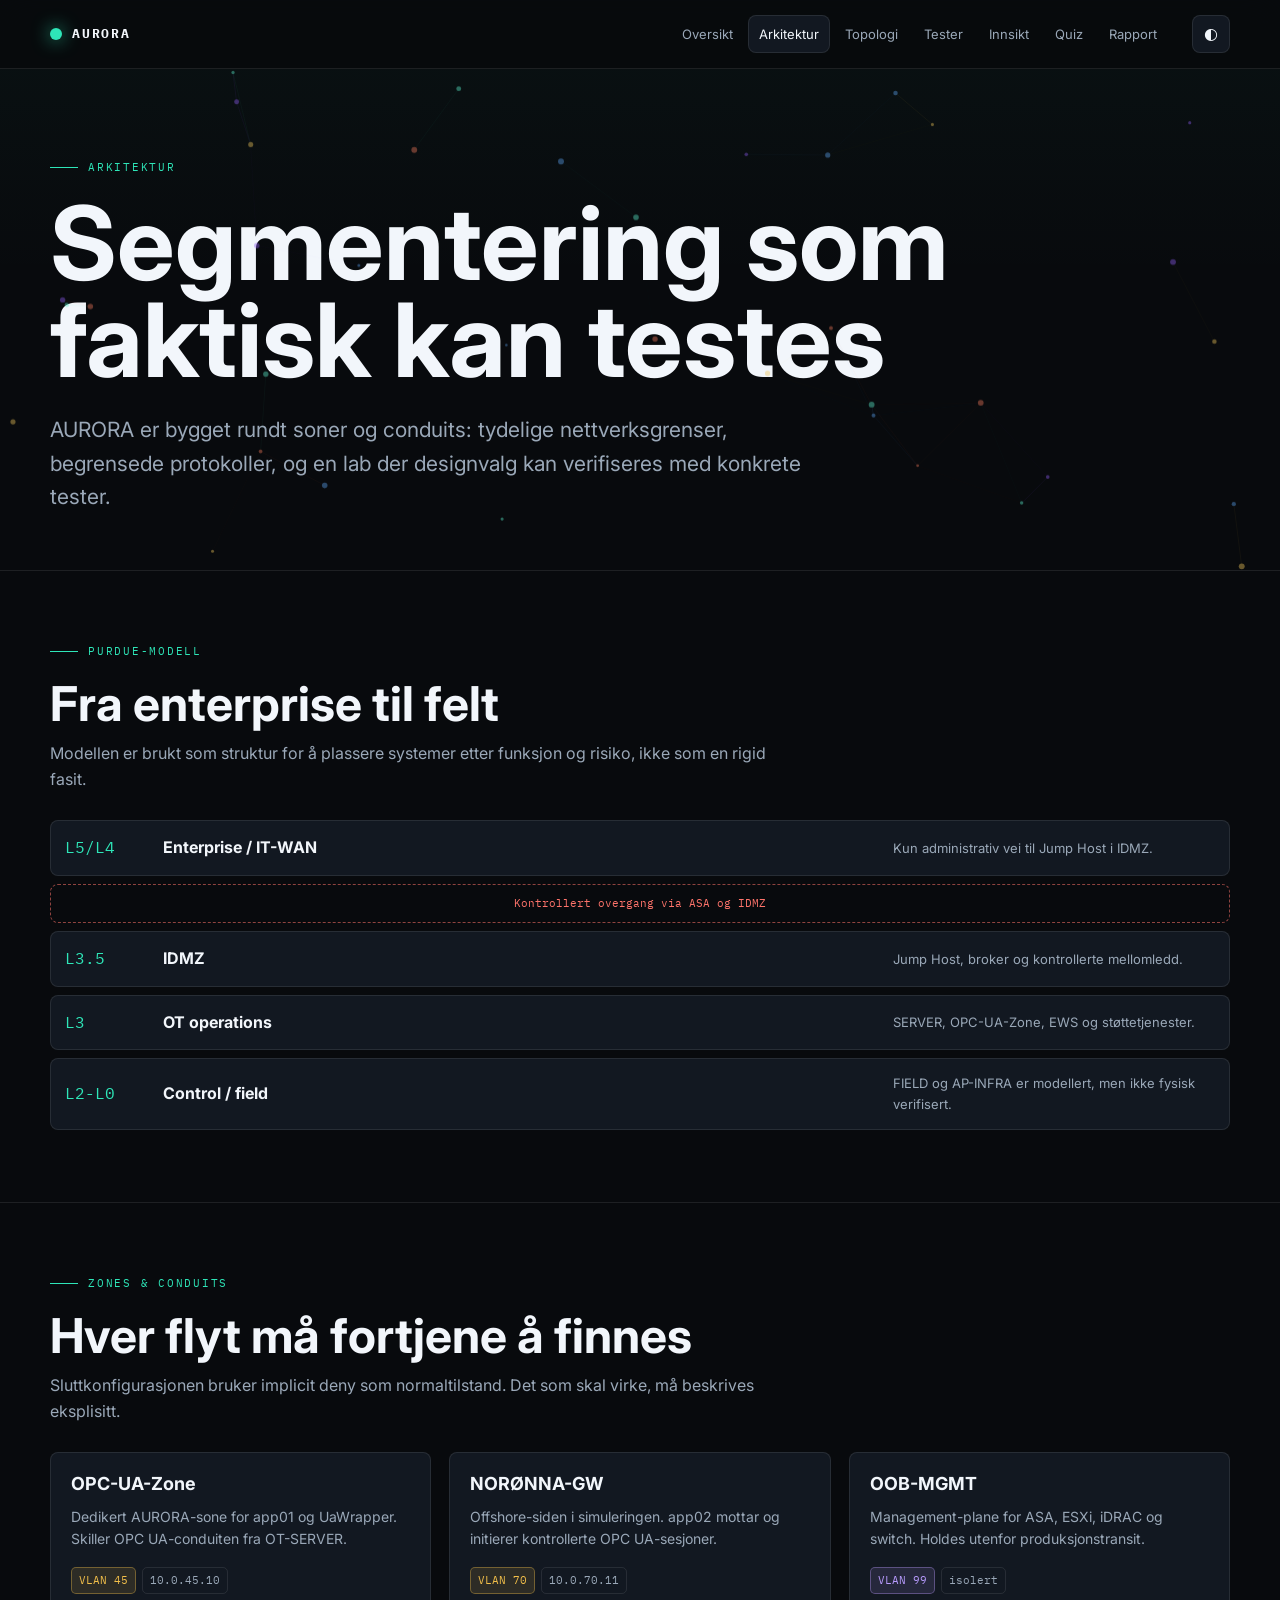
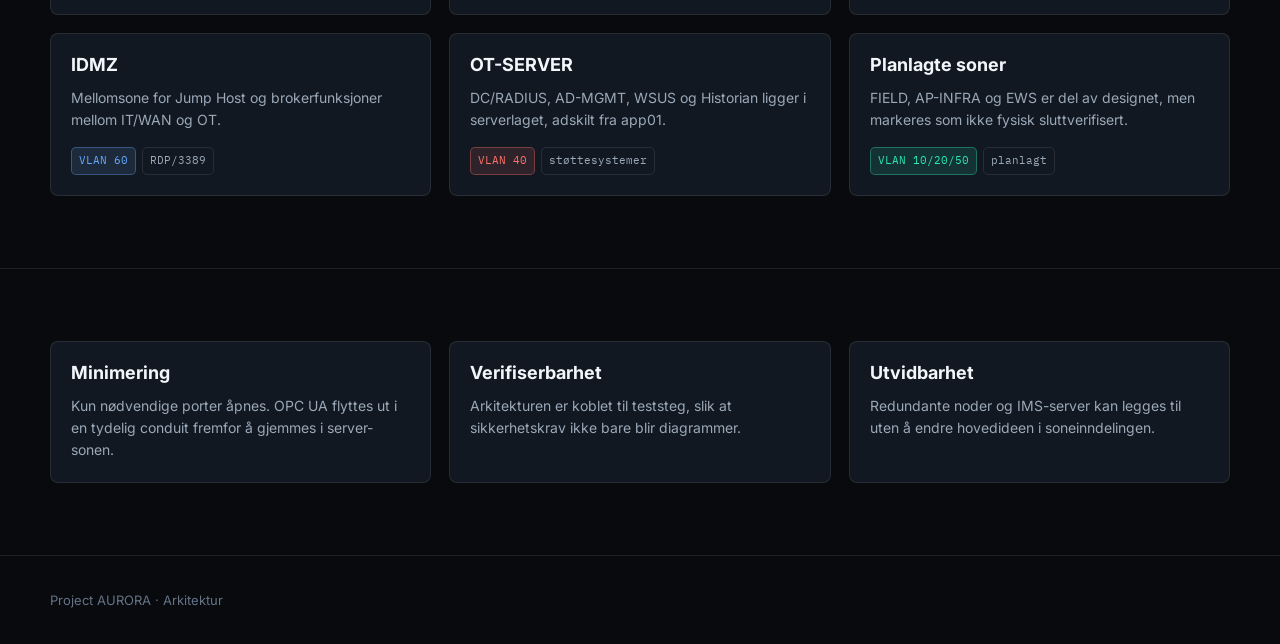
==== commit 0b22afc6: "Redirect legacy pages to new site" ====
--- a/arkitektur.html
+++ b/arkitektur.html
@@ -8,7 +8,7 @@
   <link rel="preconnect" href="https://fonts.gstatic.com" crossorigin>
   <link href="https://fonts.googleapis.com/css2?family=Inter:wght@400;500;600;700;800;900&family=IBM+Plex+Mono:wght@400;500;600;700&display=swap" rel="stylesheet">
   <script>try{document.documentElement.classList.toggle("light",localStorage.getItem("aurora-theme")==="light");}catch(e){}</script>
-  <link rel="stylesheet" href="assets/aurora.css?v=20260613c">
+  <link rel="stylesheet" href="assets/aurora.css?v=20260620a">
 </head>
 <body>
   <nav class="site-nav">
@@ -127,6 +127,6 @@
   <footer class="site-footer">
     <div class="shell">Project AURORA · Arkitektur</div>
   </footer>
-  <script src="assets/aurora.js?v=20260613c"></script>
+  <script src="assets/aurora.js?v=20260620a"></script>
 </body>
 </html>
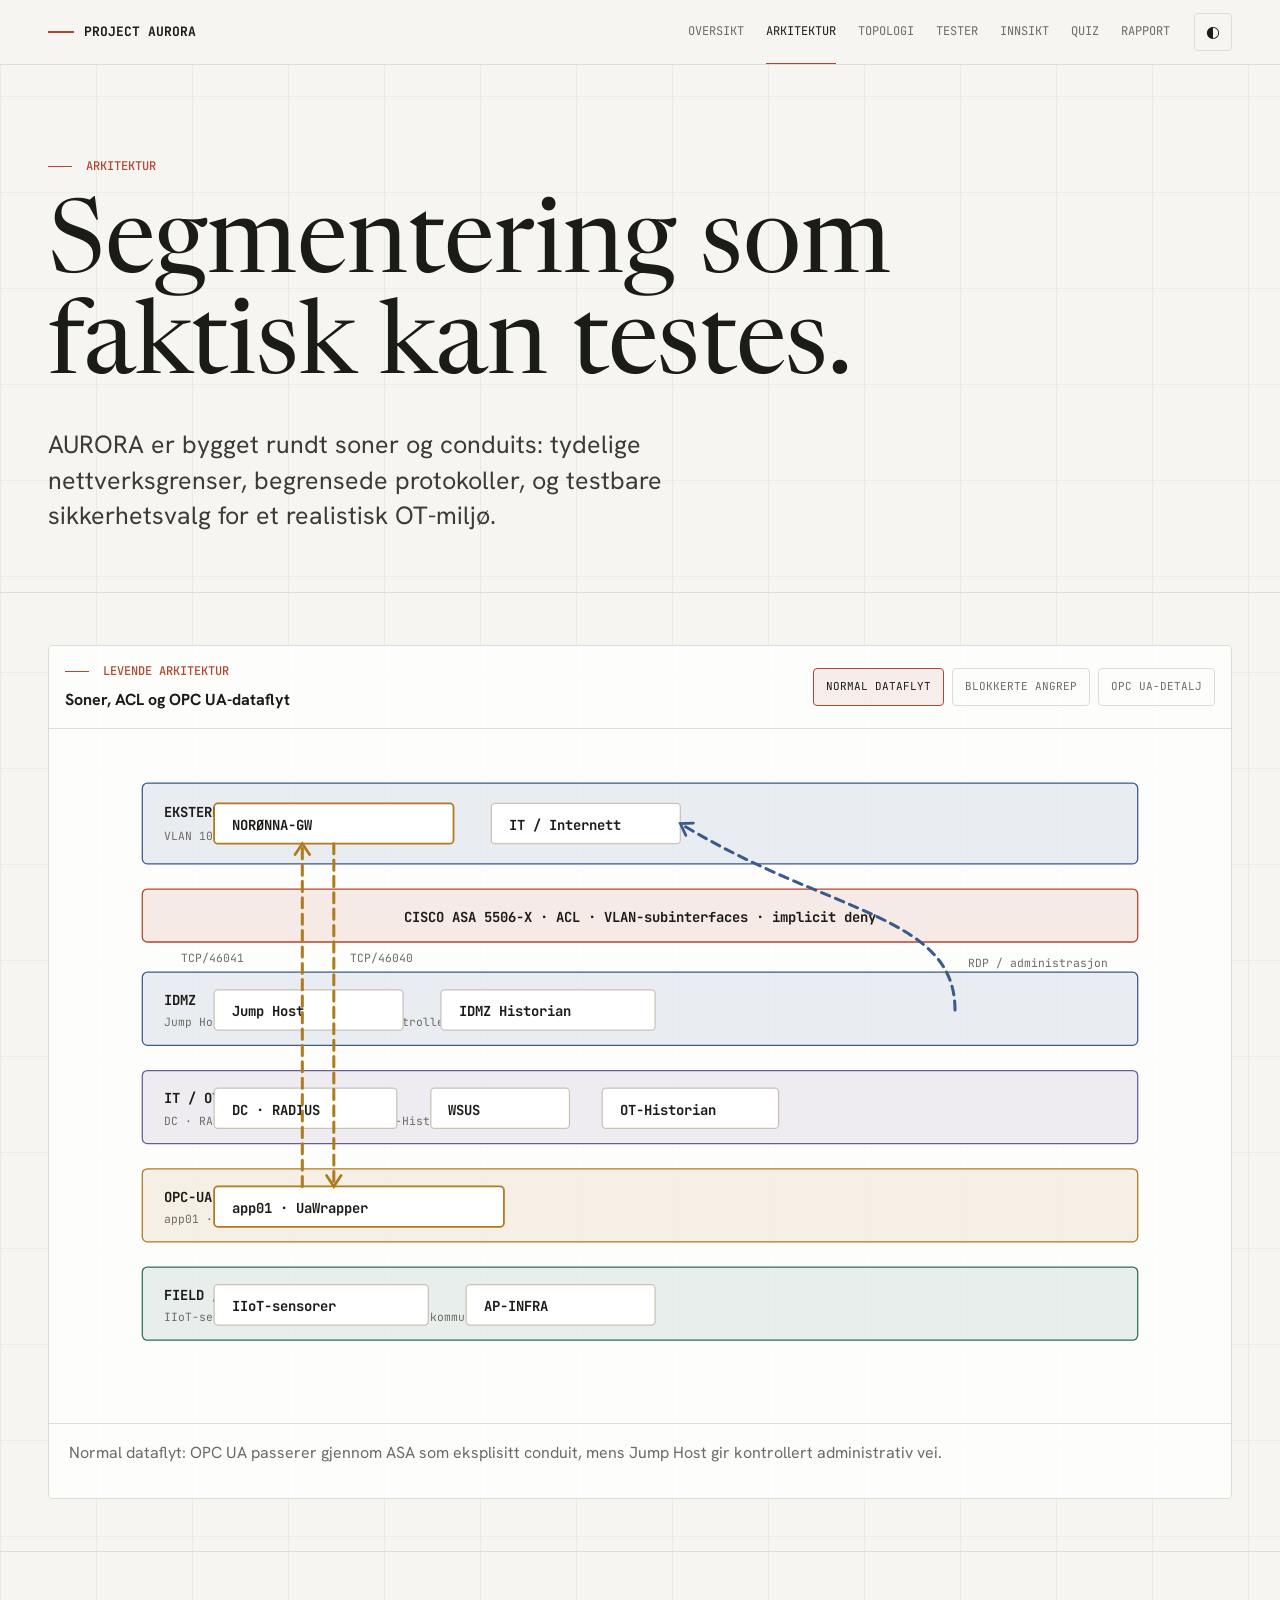
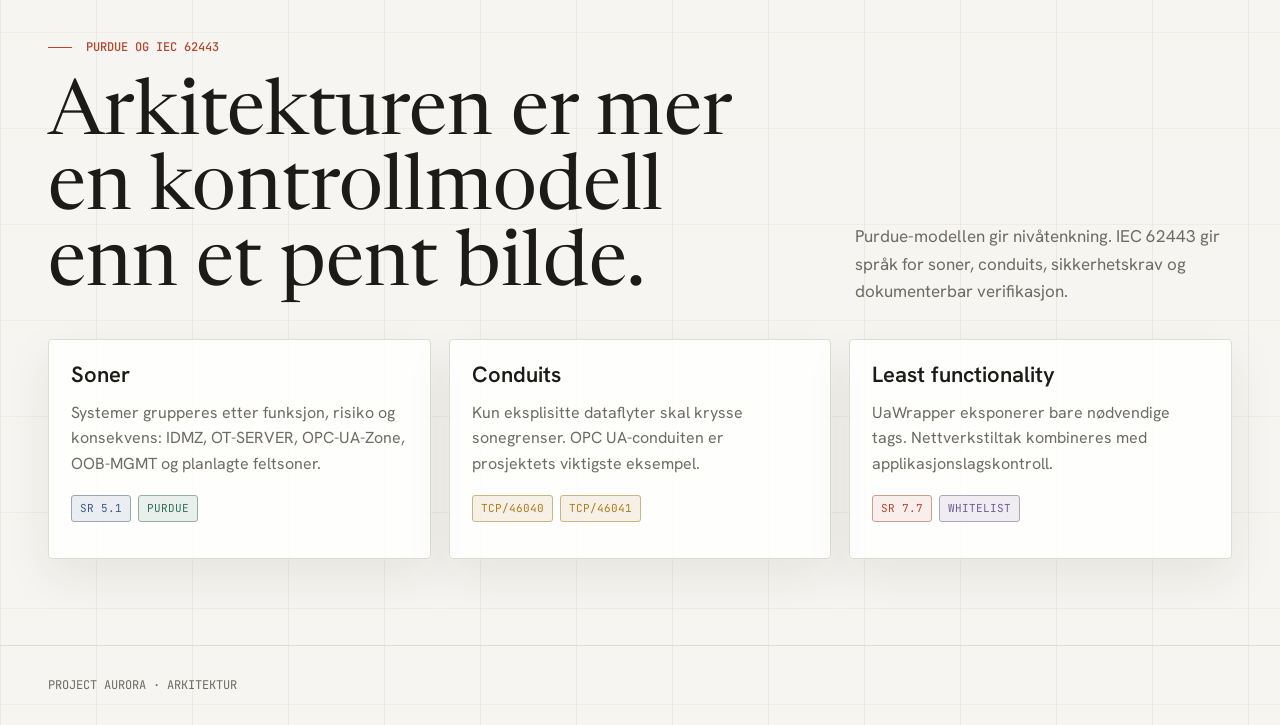
==== commit 0a230e63: "redesign: split editorial site and update quiz" ====
--- a/arkitektur.html
+++ b/arkitektur.html
@@ -1,19 +1,16 @@
 <!DOCTYPE html>
-<html lang="no">
+<html lang="no" data-theme="light">
 <head>
   <meta charset="UTF-8">
   <meta name="viewport" content="width=device-width, initial-scale=1.0">
   <title>Arkitektur | Project AURORA</title>
-  <link rel="preconnect" href="https://fonts.googleapis.com">
-  <link rel="preconnect" href="https://fonts.gstatic.com" crossorigin>
-  <link href="https://fonts.googleapis.com/css2?family=Inter:wght@400;500;600;700;800;900&family=IBM+Plex+Mono:wght@400;500;600;700&display=swap" rel="stylesheet">
-  <script>try{document.documentElement.classList.toggle("light",localStorage.getItem("aurora-theme")==="light");}catch(e){}</script>
-  <link rel="stylesheet" href="assets/aurora.css?v=20260620a">
+  <script>try { document.documentElement.dataset.theme = localStorage.getItem('aurora-theme') || 'light'; } catch (error) {}</script>
+  <link rel="stylesheet" href="assets/editorial.css?v=20260620b">
 </head>
 <body>
-  <nav class="site-nav">
-    <div class="shell nav-inner">
-      <a class="brand" href="index.html"><span class="brand-mark"></span>AURORA</a>
+  <header class="topbar">
+    <nav class="shell nav" aria-label="Hovednavigasjon">
+      <a class="nav-brand" href="index.html"><span class="brand-mark"></span>Project AURORA</a>
       <div class="nav-links" data-nav-links>
         <a href="index.html">Oversikt</a>
         <a href="arkitektur.html">Arkitektur</a>
@@ -27,98 +24,141 @@
         <button class="icon-btn" type="button" data-theme-toggle aria-label="Bytt tema">◐</button>
         <button class="icon-btn menu-btn" type="button" data-menu-toggle aria-label="Meny" aria-expanded="false">☰</button>
       </div>
-    </div>
-  </nav>
+    </nav>
+  </header>
 
   <main>
     <header class="page-hero">
-      <canvas class="ambient-canvas" data-network-canvas></canvas>
       <div class="shell">
-        <div class="eyebrow">Arkitektur</div>
-        <h1>Segmentering som faktisk kan testes</h1>
+        <p class="kicker">Arkitektur</p>
+        <h1>Segmentering som faktisk kan testes.</h1>
         <p class="lead">
           AURORA er bygget rundt soner og conduits: tydelige nettverksgrenser, begrensede protokoller,
-          og en lab der designvalg kan verifiseres med konkrete tester.
+          og testbare sikkerhetsvalg for et realistisk OT-miljø.
         </p>
       </div>
     </header>
 
-    <section class="section">
-      <div class="shell section-head">
-        <div>
-          <div class="eyebrow">Purdue-modell</div>
-          <h2 class="section-title">Fra enterprise til felt</h2>
-          <p class="section-text">
-            Modellen er brukt som struktur for å plassere systemer etter funksjon og risiko, ikke som en rigid fasit.
-          </p>
+    <section class="section compact">
+      <div class="shell diagram-shell" data-architecture data-arch-mode="normal">
+        <div class="diagram-toolbar">
+          <div>
+            <p class="kicker" style="margin-bottom: 6px;">Levende arkitektur</p>
+            <strong>Soner, ACL og OPC UA-dataflyt</strong>
+          </div>
+          <div class="mode-group" role="group" aria-label="Velg arkitekturmodus">
+            <button class="chip is-active" type="button" data-arch-mode="normal" aria-pressed="true">Normal dataflyt</button>
+            <button class="chip" type="button" data-arch-mode="attack" aria-pressed="false">Blokkerte angrep</button>
+            <button class="chip" type="button" data-arch-mode="opc" aria-pressed="false">OPC UA-detalj</button>
+          </div>
         </div>
-      </div>
-      <div class="shell purdue-stack">
-        <div class="purdue-level"><code>L5/L4</code><strong>Enterprise / IT-WAN</strong><span>Kun administrativ vei til Jump Host i IDMZ.</span></div>
-        <div class="purdue-divider">Kontrollert overgang via ASA og IDMZ</div>
-        <div class="purdue-level"><code>L3.5</code><strong>IDMZ</strong><span>Jump Host, broker og kontrollerte mellomledd.</span></div>
-        <div class="purdue-level"><code>L3</code><strong>OT operations</strong><span>SERVER, OPC-UA-Zone, EWS og støttetjenester.</span></div>
-        <div class="purdue-level"><code>L2-L0</code><strong>Control / field</strong><span>FIELD og AP-INFRA er modellert, men ikke fysisk verifisert.</span></div>
+
+        <div class="diagram-stage">
+          <svg class="architecture-svg" viewBox="0 0 900 500" role="img" aria-labelledby="arch-title arch-desc" xmlns="http://www.w3.org/2000/svg">
+            <title id="arch-title">Project AURORA arkitekturdiagram</title>
+            <desc id="arch-desc">Sonebasert OT-arkitektur med Cisco ASA, IDMZ, OPC-UA-Zone og feltsoner.</desc>
+            <defs>
+              <marker id="arrow-amber" viewBox="0 0 10 10" refX="8" refY="5" markerWidth="6" markerHeight="6" orient="auto-start-reverse">
+                <path d="M2 1L8 5L2 9" fill="none" stroke="var(--amber)" stroke-width="1.5" stroke-linecap="round"/>
+              </marker>
+              <marker id="arrow-blue" viewBox="0 0 10 10" refX="8" refY="5" markerWidth="6" markerHeight="6" orient="auto-start-reverse">
+                <path d="M2 1L8 5L2 9" fill="none" stroke="var(--blue)" stroke-width="1.5" stroke-linecap="round"/>
+              </marker>
+              <marker id="arrow-accent" viewBox="0 0 10 10" refX="8" refY="5" markerWidth="6" markerHeight="6" orient="auto-start-reverse">
+                <path d="M2 1L8 5L2 9" fill="none" stroke="var(--accent)" stroke-width="1.5" stroke-linecap="round"/>
+              </marker>
+            </defs>
+
+            <rect class="svg-zone blue arch-secondary" x="55" y="24" width="790" height="64" rx="4"/>
+            <text class="svg-label" x="72" y="51">EKSTERN · WAN</text>
+            <text class="svg-meta" x="72" y="69">VLAN 100 · NORØNNA-GW · IT/Internett</text>
+
+            <rect class="svg-zone accent" x="55" y="108" width="790" height="42" rx="4"/>
+            <text class="svg-label" x="450" y="134" text-anchor="middle">CISCO ASA 5506-X · ACL · VLAN-subinterfaces · implicit deny</text>
+
+            <rect class="svg-zone blue arch-secondary" x="55" y="174" width="790" height="58" rx="4"/>
+            <text class="svg-label" x="72" y="200">IDMZ</text>
+            <text class="svg-meta" x="72" y="217">Jump Host · brokerfunksjoner · kontrollert overgang</text>
+
+            <rect class="svg-zone violet arch-secondary" x="55" y="252" width="790" height="58" rx="4"/>
+            <text class="svg-label" x="72" y="278">IT / OT-SERVER</text>
+            <text class="svg-meta" x="72" y="295">DC · RADIUS · AD-MGMT · WSUS · OT-Historian</text>
+
+            <rect class="svg-zone amber arch-normal" x="55" y="330" width="790" height="58" rx="4"/>
+            <text class="svg-label" x="72" y="356">OPC-UA-ZONE</text>
+            <text class="svg-meta" x="72" y="373">app01 · UaWrapper · OPC UA-server :46040</text>
+
+            <rect class="svg-zone green arch-secondary" x="55" y="408" width="790" height="58" rx="4"/>
+            <text class="svg-label" x="72" y="434">FIELD / AP-INFRA</text>
+            <text class="svg-meta" x="72" y="451">IIoT-sensorer · 802.1X · planlagt feltkommunikasjon</text>
+
+            <rect class="svg-node key arch-normal" x="112" y="40" width="190" height="32" rx="3"/>
+            <text class="svg-label" x="126" y="61">NORØNNA-GW</text>
+            <rect class="svg-node arch-secondary" x="332" y="40" width="150" height="32" rx="3"/>
+            <text class="svg-label" x="346" y="61">IT / Internett</text>
+            <rect class="svg-node arch-secondary" x="112" y="188" width="150" height="32" rx="3"/>
+            <text class="svg-label" x="126" y="209">Jump Host</text>
+            <rect class="svg-node arch-secondary" x="292" y="188" width="170" height="32" rx="3"/>
+            <text class="svg-label" x="306" y="209">IDMZ Historian</text>
+            <rect class="svg-node arch-secondary" x="112" y="266" width="145" height="32" rx="3"/>
+            <text class="svg-label" x="126" y="287">DC · RADIUS</text>
+            <rect class="svg-node arch-secondary" x="284" y="266" width="110" height="32" rx="3"/>
+            <text class="svg-label" x="298" y="287">WSUS</text>
+            <rect class="svg-node arch-secondary" x="420" y="266" width="140" height="32" rx="3"/>
+            <text class="svg-label" x="434" y="287">OT-Historian</text>
+            <rect class="svg-node key arch-normal" x="112" y="344" width="230" height="32" rx="3"/>
+            <text class="svg-label" x="126" y="365">app01 · UaWrapper</text>
+            <rect class="svg-node arch-secondary" x="112" y="422" width="170" height="32" rx="3"/>
+            <text class="svg-label" x="126" y="443">IIoT-sensorer</text>
+            <rect class="svg-node arch-secondary" x="312" y="422" width="150" height="32" rx="3"/>
+            <text class="svg-label" x="326" y="443">AP-INFRA</text>
+
+            <path class="svg-line opc arch-normal" d="M207 72 C207 120 207 210 207 344" marker-end="url(#arrow-amber)"/>
+            <text class="svg-meta arch-normal" x="220" y="166">TCP/46040</text>
+            <path class="svg-line opc arch-normal arch-opc" d="M182 344 C182 278 182 132 182 72" marker-end="url(#arrow-amber)"/>
+            <text class="svg-meta arch-opc" x="86" y="166">TCP/46041</text>
+            <path class="svg-line admin arch-secondary" d="M700 204 C700 128 600 128 482 56" marker-end="url(#arrow-blue)"/>
+            <text class="svg-meta arch-secondary" x="710" y="170">RDP / administrasjon</text>
+
+            <path class="svg-line attack arch-attack" d="M650 56 C650 86 650 102 650 108" marker-end="url(#arrow-accent)"/>
+            <circle class="arch-attack" cx="650" cy="129" r="13" fill="var(--surface)" stroke="var(--accent)" stroke-width="2"/>
+            <text class="svg-label arch-attack" x="650" y="134" text-anchor="middle" fill="var(--accent)">X</text>
+            <text class="svg-meta arch-attack" x="668" y="134">DENY · implicit</text>
+            <path class="svg-line attack arch-attack" d="M760 206 C760 255 760 296 760 346"/>
+            <text class="svg-meta arch-attack" x="770" y="278">lateral bevegelse blokkert</text>
+          </svg>
+        </div>
+        <p class="diagram-caption" data-arch-caption>
+          Normal dataflyt: OPC UA passerer gjennom ASA som eksplisitt conduit, mens Jump Host gir kontrollert administrativ vei.
+        </p>
       </div>
     </section>
 
     <section class="section">
       <div class="shell section-head">
         <div>
-          <div class="eyebrow">Zones & conduits</div>
-          <h2 class="section-title">Hver flyt må fortjene å finnes</h2>
-          <p class="section-text">
-            Sluttkonfigurasjonen bruker implicit deny som normaltilstand. Det som skal virke, må beskrives eksplisitt.
-          </p>
+          <p class="kicker">Purdue og IEC 62443</p>
+          <h2>Arkitekturen er mer en kontrollmodell enn et pent bilde.</h2>
         </div>
+        <p class="section-text">
+          Purdue-modellen gir nivåtenkning. IEC 62443 gir språk for soner, conduits, sikkerhetskrav og dokumenterbar verifikasjon.
+        </p>
       </div>
       <div class="shell grid three">
         <article class="card">
-          <h3>OPC-UA-Zone</h3>
-          <p>Dedikert AURORA-sone for app01 og UaWrapper. Skiller OPC UA-conduiten fra OT-SERVER.</p>
-          <div class="tag-row"><span class="tag amber">VLAN 45</span><span class="tag">10.0.45.10</span></div>
+          <h3>Soner</h3>
+          <p>Systemer grupperes etter funksjon, risiko og konsekvens: IDMZ, OT-SERVER, OPC-UA-Zone, OOB-MGMT og planlagte feltsoner.</p>
+          <div class="tag-row"><span class="tag blue">SR 5.1</span><span class="tag green">Purdue</span></div>
         </article>
         <article class="card">
-          <h3>NORØNNA-GW</h3>
-          <p>Offshore-siden i simuleringen. app02 mottar og initierer kontrollerte OPC UA-sesjoner.</p>
-          <div class="tag-row"><span class="tag amber">VLAN 70</span><span class="tag">10.0.70.11</span></div>
+          <h3>Conduits</h3>
+          <p>Kun eksplisitte dataflyter skal krysse sonegrenser. OPC UA-conduiten er prosjektets viktigste eksempel.</p>
+          <div class="tag-row"><span class="tag amber">TCP/46040</span><span class="tag amber">TCP/46041</span></div>
         </article>
         <article class="card">
-          <h3>OOB-MGMT</h3>
-          <p>Management-plane for ASA, ESXi, iDRAC og switch. Holdes utenfor produksjonstransit.</p>
-          <div class="tag-row"><span class="tag violet">VLAN 99</span><span class="tag">isolert</span></div>
-        </article>
-        <article class="card">
-          <h3>IDMZ</h3>
-          <p>Mellomsone for Jump Host og brokerfunksjoner mellom IT/WAN og OT.</p>
-          <div class="tag-row"><span class="tag blue">VLAN 60</span><span class="tag">RDP/3389</span></div>
-        </article>
-        <article class="card">
-          <h3>OT-SERVER</h3>
-          <p>DC/RADIUS, AD-MGMT, WSUS og Historian ligger i serverlaget, adskilt fra app01.</p>
-          <div class="tag-row"><span class="tag coral">VLAN 40</span><span class="tag">støttesystemer</span></div>
-        </article>
-        <article class="card">
-          <h3>Planlagte soner</h3>
-          <p>FIELD, AP-INFRA og EWS er del av designet, men markeres som ikke fysisk sluttverifisert.</p>
-          <div class="tag-row"><span class="tag teal">VLAN 10/20/50</span><span class="tag">planlagt</span></div>
-        </article>
-      </div>
-    </section>
-
-    <section class="section">
-      <div class="shell grid three">
-        <article class="insight-card">
-          <h3>Minimering</h3>
-          <p>Kun nødvendige porter åpnes. OPC UA flyttes ut i en tydelig conduit fremfor å gjemmes i server-sonen.</p>
-        </article>
-        <article class="insight-card">
-          <h3>Verifiserbarhet</h3>
-          <p>Arkitekturen er koblet til teststeg, slik at sikkerhetskrav ikke bare blir diagrammer.</p>
-        </article>
-        <article class="insight-card">
-          <h3>Utvidbarhet</h3>
-          <p>Redundante noder og IMS-server kan legges til uten å endre hovedideen i soneinndelingen.</p>
+          <h3>Least functionality</h3>
+          <p>UaWrapper eksponerer bare nødvendige tags. Nettverkstiltak kombineres med applikasjonslagskontroll.</p>
+          <div class="tag-row"><span class="tag accent">SR 7.7</span><span class="tag violet">whitelist</span></div>
         </article>
       </div>
     </section>
@@ -127,6 +167,6 @@
   <footer class="site-footer">
     <div class="shell">Project AURORA · Arkitektur</div>
   </footer>
-  <script src="assets/aurora.js?v=20260620a"></script>
+  <script src="assets/editorial.js?v=20260620b"></script>
 </body>
 </html>
--- a/assets/editorial.css
+++ b/assets/editorial.css
@@ -0,0 +1,1025 @@
+@import url("https://fonts.googleapis.com/css2?family=Hanken+Grotesk:wght@400;500;600;700&family=JetBrains+Mono:wght@400;500;600;700&family=Newsreader:opsz,wght@6..72,300;6..72,400;6..72,500&display=swap");
+
+:root {
+  color-scheme: light;
+  --paper: #f6f5f1;
+  --paper-soft: #fbfaf6;
+  --ink: #1b1b18;
+  --ink-soft: #3c3b35;
+  --muted: #6d6b63;
+  --quiet: #969287;
+  --line: #dfdcd2;
+  --line-strong: #c8c3b7;
+  --surface: #ffffff;
+  --accent: #b5462e;
+  --accent-2: #8f3927;
+  --amber: #b07a1e;
+  --blue: #3a5a8c;
+  --green: #2f6f57;
+  --violet: #6b5b95;
+  --shadow: 0 18px 48px rgba(40, 37, 30, 0.08);
+  --radius: 4px;
+  --max: 1240px;
+}
+
+:root[data-theme="dark"] {
+  color-scheme: dark;
+  --paper: #151512;
+  --paper-soft: #1c1b17;
+  --ink: #f4f0e7;
+  --ink-soft: #ded7c9;
+  --muted: #ada69a;
+  --quiet: #827c72;
+  --line: #37342c;
+  --line-strong: #504b40;
+  --surface: #201f1a;
+  --accent: #e06b51;
+  --accent-2: #f09a72;
+  --amber: #d69a32;
+  --blue: #7fa3d8;
+  --green: #6fbf92;
+  --violet: #a596ca;
+  --shadow: 0 20px 60px rgba(0, 0, 0, 0.26);
+}
+
+*,
+*::before,
+*::after {
+  box-sizing: border-box;
+}
+
+html {
+  scroll-behavior: smooth;
+}
+
+body {
+  margin: 0;
+  min-width: 320px;
+  background:
+    linear-gradient(90deg, color-mix(in srgb, var(--line) 46%, transparent) 1px, transparent 1px),
+    linear-gradient(180deg, color-mix(in srgb, var(--line) 36%, transparent) 1px, transparent 1px),
+    var(--paper);
+  background-size: 96px 96px;
+  color: var(--ink);
+  font-family: "Hanken Grotesk", ui-sans-serif, system-ui, -apple-system, BlinkMacSystemFont, "Segoe UI", sans-serif;
+  font-size: 16px;
+  line-height: 1.6;
+  overflow-x: hidden;
+}
+
+a {
+  color: inherit;
+  text-decoration: none;
+}
+
+button,
+input {
+  font: inherit;
+}
+
+img,
+svg,
+canvas {
+  max-width: 100%;
+}
+
+.shell {
+  width: min(var(--max), calc(100% - 96px));
+  margin: 0 auto;
+}
+
+.mono,
+.kicker,
+.nav-brand,
+.nav-links,
+.btn,
+.chip,
+.tag,
+.metric span,
+.table-wrap th,
+.table-wrap td,
+.quiz-progress,
+.site-footer {
+  font-family: "JetBrains Mono", ui-monospace, SFMono-Regular, Menlo, Monaco, Consolas, monospace;
+  letter-spacing: 0;
+}
+
+.topbar {
+  position: sticky;
+  top: 0;
+  z-index: 50;
+  border-bottom: 1px solid var(--line);
+  background: color-mix(in srgb, var(--paper) 92%, transparent);
+  backdrop-filter: blur(18px);
+}
+
+.nav {
+  min-height: 64px;
+  display: flex;
+  align-items: center;
+  gap: 24px;
+}
+
+.nav-brand {
+  display: inline-flex;
+  align-items: center;
+  gap: 10px;
+  font-size: 13px;
+  font-weight: 700;
+  text-transform: uppercase;
+  white-space: nowrap;
+}
+
+.brand-mark {
+  width: 26px;
+  height: 2px;
+  background: var(--accent);
+}
+
+.nav-links {
+  display: flex;
+  align-items: center;
+  gap: 22px;
+  margin-left: auto;
+  font-size: 12px;
+  text-transform: uppercase;
+  color: var(--muted);
+}
+
+.nav-links a {
+  padding: 22px 0;
+  border-bottom: 1px solid transparent;
+}
+
+.nav-links a:hover,
+.nav-links a.is-active {
+  color: var(--ink);
+  border-bottom-color: var(--accent);
+}
+
+.nav-actions {
+  display: flex;
+  align-items: center;
+  gap: 8px;
+}
+
+.icon-btn {
+  width: 38px;
+  height: 38px;
+  display: inline-grid;
+  place-items: center;
+  border: 1px solid var(--line);
+  border-radius: var(--radius);
+  background: transparent;
+  color: var(--ink);
+  cursor: pointer;
+}
+
+.icon-btn:hover {
+  border-color: var(--line-strong);
+  background: color-mix(in srgb, var(--surface) 70%, transparent);
+}
+
+.menu-btn {
+  display: none;
+}
+
+.hero,
+.page-hero {
+  position: relative;
+  min-height: calc(100vh - 64px);
+  display: grid;
+  align-items: center;
+  border-bottom: 1px solid var(--line);
+  overflow: hidden;
+}
+
+.page-hero {
+  min-height: 430px;
+  align-items: end;
+  padding: 92px 0 58px;
+}
+
+.hero {
+  padding: 70px 0 34px;
+}
+
+.hero-grid {
+  display: grid;
+  grid-template-columns: minmax(0, 1.1fr) minmax(360px, 0.74fr);
+  gap: 64px;
+  align-items: center;
+}
+
+.hero-copy {
+  max-width: 820px;
+}
+
+.kicker {
+  display: flex;
+  align-items: center;
+  gap: 14px;
+  margin: 0 0 22px;
+  color: var(--accent);
+  font-size: 12px;
+  font-weight: 500;
+  text-transform: uppercase;
+}
+
+.kicker::before {
+  content: "";
+  width: 24px;
+  height: 1px;
+  background: currentColor;
+}
+
+h1,
+h2,
+h3 {
+  margin: 0;
+  font-weight: 400;
+  line-height: 0.98;
+}
+
+h1,
+.display-title {
+  font-family: "Newsreader", Georgia, serif;
+  font-size: clamp(68px, 13vw, 172px);
+}
+
+.page-hero h1 {
+  max-width: 960px;
+  font-family: "Newsreader", Georgia, serif;
+  font-size: clamp(56px, 8vw, 112px);
+}
+
+h2 {
+  font-family: "Newsreader", Georgia, serif;
+  font-size: clamp(42px, 6vw, 78px);
+}
+
+h3 {
+  font-size: 22px;
+  font-weight: 600;
+  line-height: 1.18;
+}
+
+.italic {
+  font-style: italic;
+}
+
+.lead {
+  max-width: 720px;
+  margin: 28px 0 0;
+  color: var(--ink-soft);
+  font-size: clamp(19px, 2.4vw, 25px);
+  line-height: 1.42;
+}
+
+.section-text {
+  max-width: 760px;
+  margin: 16px 0 0;
+  color: var(--muted);
+  font-size: 17px;
+}
+
+.hero-actions,
+.section-actions,
+.quiz-actions {
+  display: flex;
+  flex-wrap: wrap;
+  gap: 12px;
+  margin-top: 32px;
+}
+
+.btn {
+  min-height: 46px;
+  display: inline-flex;
+  align-items: center;
+  justify-content: center;
+  gap: 10px;
+  border: 1px solid var(--line-strong);
+  border-radius: var(--radius);
+  padding: 12px 18px;
+  background: transparent;
+  color: var(--ink);
+  font-size: 12px;
+  font-weight: 600;
+  text-transform: uppercase;
+  cursor: pointer;
+}
+
+.btn.primary {
+  background: var(--ink);
+  border-color: var(--ink);
+  color: var(--paper);
+}
+
+.btn.accent {
+  background: var(--accent);
+  border-color: var(--accent);
+  color: #fff;
+}
+
+.btn:hover {
+  transform: translateY(-1px);
+}
+
+.hero-panel,
+.surface,
+.card,
+.quiz-card {
+  border: 1px solid var(--line);
+  border-radius: var(--radius);
+  background: color-mix(in srgb, var(--surface) 88%, transparent);
+  box-shadow: var(--shadow);
+}
+
+.hero-panel {
+  padding: 24px;
+}
+
+.terminal {
+  min-height: 300px;
+  border: 1px solid var(--line);
+  border-radius: var(--radius);
+  background: #171714;
+  color: #c8f0cf;
+  padding: 18px;
+  font-family: "JetBrains Mono", ui-monospace, monospace;
+  font-size: 12px;
+  overflow: hidden;
+}
+
+:root[data-theme="dark"] .terminal {
+  background: #0c0c0a;
+}
+
+.terminal-line {
+  display: block;
+  margin-bottom: 8px;
+  color: #75c987;
+}
+
+.terminal-line.warn {
+  color: #e6ae56;
+}
+
+.terminal-line.deny {
+  color: #ef7666;
+}
+
+.metric-grid {
+  display: grid;
+  grid-template-columns: repeat(4, minmax(0, 1fr));
+  border-top: 1px solid var(--line);
+  border-bottom: 1px solid var(--line);
+  margin-top: 56px;
+}
+
+.metric {
+  min-height: 116px;
+  padding: 20px;
+  border-right: 1px solid var(--line);
+}
+
+.metric:last-child {
+  border-right: 0;
+}
+
+.metric strong {
+  display: block;
+  font-size: 28px;
+  line-height: 1;
+}
+
+.metric span {
+  display: block;
+  margin-top: 12px;
+  color: var(--muted);
+  font-size: 11px;
+  text-transform: uppercase;
+}
+
+.section {
+  padding: 86px 0;
+  border-bottom: 1px solid var(--line);
+}
+
+.section.compact {
+  padding: 52px 0;
+}
+
+.section-head {
+  display: grid;
+  grid-template-columns: minmax(0, 0.8fr) minmax(260px, 0.4fr);
+  gap: 54px;
+  align-items: end;
+  margin-bottom: 34px;
+}
+
+.section-head.full {
+  grid-template-columns: 1fr;
+}
+
+.grid {
+  display: grid;
+  gap: 18px;
+}
+
+.grid.two {
+  grid-template-columns: repeat(2, minmax(0, 1fr));
+}
+
+.grid.three {
+  grid-template-columns: repeat(3, minmax(0, 1fr));
+}
+
+.grid.four {
+  grid-template-columns: repeat(4, minmax(0, 1fr));
+}
+
+.card {
+  min-height: 220px;
+  padding: 22px;
+}
+
+.card p {
+  margin: 12px 0 0;
+  color: var(--muted);
+}
+
+.card-link {
+  display: flex;
+  flex-direction: column;
+  justify-content: space-between;
+  transition: border-color 160ms ease, transform 160ms ease;
+}
+
+.card-link:hover {
+  border-color: var(--accent);
+  transform: translateY(-2px);
+}
+
+.tag-row {
+  display: flex;
+  flex-wrap: wrap;
+  gap: 7px;
+  margin-top: 18px;
+}
+
+.tag {
+  display: inline-flex;
+  align-items: center;
+  min-height: 25px;
+  border: 1px solid var(--line);
+  border-radius: 3px;
+  padding: 4px 8px;
+  color: var(--muted);
+  font-size: 11px;
+  text-transform: uppercase;
+}
+
+.tag.accent { color: var(--accent); border-color: color-mix(in srgb, var(--accent) 42%, var(--line)); background: color-mix(in srgb, var(--accent) 8%, transparent); }
+.tag.amber { color: var(--amber); border-color: color-mix(in srgb, var(--amber) 42%, var(--line)); background: color-mix(in srgb, var(--amber) 10%, transparent); }
+.tag.blue { color: var(--blue); border-color: color-mix(in srgb, var(--blue) 42%, var(--line)); background: color-mix(in srgb, var(--blue) 10%, transparent); }
+.tag.green { color: var(--green); border-color: color-mix(in srgb, var(--green) 42%, var(--line)); background: color-mix(in srgb, var(--green) 10%, transparent); }
+.tag.violet { color: var(--violet); border-color: color-mix(in srgb, var(--violet) 42%, var(--line)); background: color-mix(in srgb, var(--violet) 10%, transparent); }
+
+.split-band {
+  display: grid;
+  grid-template-columns: minmax(0, 0.82fr) minmax(360px, 0.56fr);
+  gap: 34px;
+  align-items: stretch;
+}
+
+.data-rail {
+  border-top: 1px solid var(--line);
+}
+
+.rail-row {
+  display: grid;
+  grid-template-columns: 160px minmax(0, 1fr);
+  gap: 22px;
+  padding: 18px 0;
+  border-bottom: 1px solid var(--line);
+}
+
+.rail-row strong {
+  font-family: "JetBrains Mono", ui-monospace, monospace;
+  font-size: 12px;
+  text-transform: uppercase;
+}
+
+.rail-row span {
+  color: var(--muted);
+}
+
+.diagram-shell {
+  border: 1px solid var(--line);
+  border-radius: var(--radius);
+  background: color-mix(in srgb, var(--surface) 80%, transparent);
+  overflow: hidden;
+}
+
+.diagram-toolbar {
+  display: flex;
+  align-items: center;
+  justify-content: space-between;
+  gap: 16px;
+  padding: 16px;
+  border-bottom: 1px solid var(--line);
+}
+
+.mode-group,
+.filter-group,
+.quiz-mode-grid {
+  display: flex;
+  flex-wrap: wrap;
+  gap: 8px;
+}
+
+.chip {
+  border: 1px solid var(--line);
+  border-radius: var(--radius);
+  background: transparent;
+  color: var(--muted);
+  padding: 9px 12px;
+  font-size: 11px;
+  text-transform: uppercase;
+  cursor: pointer;
+}
+
+.chip:hover,
+.chip.is-active {
+  color: var(--ink);
+  border-color: var(--accent);
+  background: color-mix(in srgb, var(--accent) 8%, transparent);
+}
+
+.diagram-stage {
+  padding: 24px;
+  overflow-x: auto;
+}
+
+.architecture-svg,
+.topology-svg,
+.attack-svg {
+  display: block;
+  min-width: 820px;
+  width: 100%;
+  height: auto;
+}
+
+.architecture-svg text,
+.topology-svg text,
+.attack-svg text {
+  font-family: "JetBrains Mono", ui-monospace, monospace;
+  fill: var(--ink);
+}
+
+.svg-zone {
+  fill: color-mix(in srgb, var(--surface) 76%, transparent);
+  stroke: var(--line-strong);
+}
+
+.svg-zone.blue { stroke: var(--blue); fill: color-mix(in srgb, var(--blue) 10%, transparent); }
+.svg-zone.amber { stroke: var(--amber); fill: color-mix(in srgb, var(--amber) 10%, transparent); }
+.svg-zone.green { stroke: var(--green); fill: color-mix(in srgb, var(--green) 10%, transparent); }
+.svg-zone.violet { stroke: var(--violet); fill: color-mix(in srgb, var(--violet) 10%, transparent); }
+.svg-zone.accent { stroke: var(--accent); fill: color-mix(in srgb, var(--accent) 10%, transparent); }
+.svg-zone.planned { stroke-dasharray: 8 5; opacity: 0.72; }
+
+.svg-node {
+  fill: var(--surface);
+  stroke: var(--line-strong);
+}
+
+.svg-node.key {
+  stroke: var(--amber);
+  stroke-width: 1.4;
+}
+
+.svg-line {
+  fill: none;
+  stroke-width: 2.4;
+  stroke-linecap: round;
+  stroke-linejoin: round;
+}
+
+.svg-line.opc { stroke: var(--amber); stroke-dasharray: 8 5; }
+.svg-line.admin { stroke: var(--blue); stroke-dasharray: 7 5; }
+.svg-line.attack { stroke: var(--accent); stroke-dasharray: 8 5; }
+.svg-line.oob { stroke: var(--violet); stroke-dasharray: 6 5; }
+.svg-line.planned { stroke: var(--green); stroke-dasharray: 6 5; }
+
+.svg-label {
+  font-size: 11px;
+  font-weight: 700;
+}
+
+.svg-meta {
+  font-size: 9px;
+  fill: var(--muted) !important;
+}
+
+.svg-hit {
+  fill: transparent;
+  stroke: transparent;
+  cursor: pointer;
+}
+
+.svg-hotspot:hover .svg-hit,
+.svg-hotspot.is-active .svg-hit,
+.svg-hotspot:focus-visible .svg-hit {
+  stroke: var(--accent);
+  fill: color-mix(in srgb, var(--accent) 8%, transparent);
+}
+
+.diagram-caption {
+  padding: 16px 20px;
+  border-top: 1px solid var(--line);
+  color: var(--muted);
+}
+
+.diagram-shell[data-arch-mode="attack"] .arch-normal,
+.diagram-shell[data-arch-mode="attack"] .arch-opc {
+  opacity: 0.18;
+}
+
+.diagram-shell[data-arch-mode="opc"] .arch-secondary,
+.diagram-shell[data-arch-mode="opc"] .arch-attack {
+  opacity: 0.22;
+}
+
+.diagram-shell[data-arch-mode="normal"] .arch-attack {
+  opacity: 0;
+}
+
+.diagram-shell[data-topology-mode="opc"] .topology-secondary,
+.diagram-shell[data-topology-mode="opc"] .topology-planned {
+  opacity: 0.24;
+}
+
+.diagram-shell[data-topology-mode="planned"] .topology-realized,
+.diagram-shell[data-topology-mode="planned"] .svg-line:not(.planned) {
+  opacity: 0.24;
+}
+
+.diagram-shell[data-topology-mode="seg"] .svg-line {
+  opacity: 0.24;
+}
+
+.attack-timeline {
+  display: grid;
+  gap: 12px;
+}
+
+.attack-step {
+  display: grid;
+  grid-template-columns: 52px minmax(0, 1fr);
+  gap: 16px;
+  padding: 14px 0;
+  border-bottom: 1px solid var(--line);
+}
+
+.attack-step:last-child {
+  border-bottom: 0;
+}
+
+.attack-step code {
+  color: var(--accent);
+  font-family: "JetBrains Mono", ui-monospace, monospace;
+}
+
+.attack-step p {
+  margin: 4px 0 0;
+  color: var(--muted);
+}
+
+.table-wrap {
+  overflow-x: auto;
+  border: 1px solid var(--line);
+  border-radius: var(--radius);
+  background: color-mix(in srgb, var(--surface) 86%, transparent);
+}
+
+table {
+  width: 100%;
+  border-collapse: collapse;
+  min-width: 760px;
+}
+
+th,
+td {
+  padding: 14px 16px;
+  border-bottom: 1px solid var(--line);
+  text-align: left;
+  vertical-align: top;
+}
+
+th {
+  color: var(--muted);
+  font-size: 11px;
+  font-weight: 600;
+  text-transform: uppercase;
+}
+
+td {
+  color: var(--ink-soft);
+}
+
+tr:last-child td {
+  border-bottom: 0;
+}
+
+.test-card {
+  display: none;
+}
+
+.test-card.is-visible {
+  display: block;
+}
+
+.quiz-layout {
+  display: grid;
+  grid-template-columns: minmax(0, 0.7fr) minmax(320px, 0.3fr);
+  gap: 22px;
+}
+
+.quiz-card {
+  padding: 24px;
+}
+
+.quiz-mode-grid {
+  margin-bottom: 22px;
+}
+
+.quiz-mode {
+  flex: 1 1 220px;
+  min-height: 88px;
+  border: 1px solid var(--line);
+  border-radius: var(--radius);
+  background: transparent;
+  color: var(--ink);
+  padding: 14px;
+  text-align: left;
+  cursor: pointer;
+}
+
+.quiz-mode span {
+  display: block;
+  margin-top: 6px;
+  color: var(--muted);
+  font-size: 14px;
+}
+
+.quiz-mode.is-active {
+  border-color: var(--accent);
+  background: color-mix(in srgb, var(--accent) 8%, transparent);
+}
+
+.quiz-progress {
+  display: flex;
+  flex-wrap: wrap;
+  justify-content: space-between;
+  gap: 10px;
+  margin: 0 0 22px;
+  color: var(--muted);
+  font-size: 12px;
+  text-transform: uppercase;
+}
+
+.quiz-question {
+  margin: 0 0 20px;
+  font-family: "Newsreader", Georgia, serif;
+  font-size: clamp(32px, 4vw, 52px);
+  font-weight: 400;
+  line-height: 1.05;
+}
+
+.quiz-options {
+  display: grid;
+  gap: 10px;
+}
+
+.quiz-option {
+  border: 1px solid var(--line);
+  border-radius: var(--radius);
+  background: var(--paper-soft);
+  color: var(--ink);
+  padding: 14px 16px;
+  text-align: left;
+  cursor: pointer;
+}
+
+:root[data-theme="dark"] .quiz-option {
+  background: #181713;
+}
+
+.quiz-option:hover:not(:disabled) {
+  border-color: var(--accent);
+}
+
+.quiz-option.is-correct {
+  border-color: var(--green);
+  background: color-mix(in srgb, var(--green) 12%, transparent);
+}
+
+.quiz-option.is-wrong {
+  border-color: var(--accent);
+  background: color-mix(in srgb, var(--accent) 12%, transparent);
+}
+
+.quiz-option:disabled {
+  cursor: default;
+}
+
+.quiz-note {
+  min-height: 56px;
+  margin: 18px 0 0;
+  color: var(--muted);
+}
+
+.quiz-context {
+  padding: 24px;
+}
+
+.quiz-score-ring {
+  min-height: 180px;
+  display: grid;
+  place-items: center;
+  border: 1px solid var(--line);
+  border-radius: 50%;
+  aspect-ratio: 1;
+  margin: 8px auto 24px;
+  color: var(--accent);
+  font-family: "Newsreader", Georgia, serif;
+  font-size: 56px;
+}
+
+.report-list {
+  border-top: 1px solid var(--line);
+}
+
+.report-item {
+  display: grid;
+  grid-template-columns: 190px minmax(0, 1fr) auto;
+  gap: 20px;
+  align-items: center;
+  padding: 18px 0;
+  border-bottom: 1px solid var(--line);
+}
+
+.report-item span {
+  color: var(--muted);
+}
+
+.site-footer {
+  padding: 30px 0;
+  color: var(--muted);
+  font-size: 12px;
+  text-transform: uppercase;
+}
+
+@media (prefers-reduced-motion: no-preference) {
+  .svg-line.opc,
+  .svg-line.attack {
+    animation: dash 1.4s linear infinite;
+  }
+
+  @keyframes dash {
+    to { stroke-dashoffset: -26; }
+  }
+}
+
+@media (max-width: 1040px) {
+  .shell {
+    width: min(var(--max), calc(100% - 48px));
+  }
+
+  .hero-grid,
+  .split-band,
+  .section-head,
+  .quiz-layout {
+    grid-template-columns: 1fr;
+  }
+
+  .grid.four,
+  .grid.three {
+    grid-template-columns: repeat(2, minmax(0, 1fr));
+  }
+
+  .metric-grid {
+    grid-template-columns: repeat(2, minmax(0, 1fr));
+  }
+
+  .metric:nth-child(2n) {
+    border-right: 0;
+  }
+}
+
+@media (max-width: 760px) {
+  body {
+    background-size: 72px 72px;
+  }
+
+  .shell {
+    width: min(var(--max), calc(100% - 32px));
+  }
+
+  .nav {
+    min-height: 60px;
+  }
+
+  .nav-links {
+    position: absolute;
+    left: 16px;
+    right: 16px;
+    top: calc(100% + 10px);
+    display: none;
+    flex-direction: column;
+    align-items: stretch;
+    gap: 0;
+    border: 1px solid var(--line);
+    border-radius: var(--radius);
+    background: var(--paper-soft);
+    box-shadow: var(--shadow);
+  }
+
+  .nav-links.is-open {
+    display: flex;
+  }
+
+  .nav-links a {
+    padding: 14px 16px;
+    border-bottom: 1px solid var(--line);
+  }
+
+  .nav-links a:last-child {
+    border-bottom: 0;
+  }
+
+  .menu-btn {
+    display: inline-grid;
+  }
+
+  .hero,
+  .page-hero {
+    min-height: auto;
+    padding: 74px 0 42px;
+  }
+
+  h1,
+  .display-title {
+    font-size: clamp(58px, 18vw, 92px);
+  }
+
+  .page-hero h1 {
+    font-size: clamp(46px, 14vw, 78px);
+  }
+
+  h2 {
+    font-size: clamp(38px, 11vw, 58px);
+  }
+
+  .lead {
+    font-size: 19px;
+  }
+
+  .grid.two,
+  .grid.three,
+  .grid.four {
+    grid-template-columns: 1fr;
+  }
+
+  .metric-grid {
+    grid-template-columns: 1fr;
+  }
+
+  .metric {
+    border-right: 0;
+    border-bottom: 1px solid var(--line);
+  }
+
+  .metric:last-child {
+    border-bottom: 0;
+  }
+
+  .rail-row,
+  .report-item {
+    grid-template-columns: 1fr;
+    gap: 8px;
+  }
+
+  .diagram-toolbar {
+    align-items: flex-start;
+    flex-direction: column;
+  }
+
+  .architecture-svg,
+  .topology-svg,
+  .attack-svg {
+    min-width: 760px;
+  }
+}
